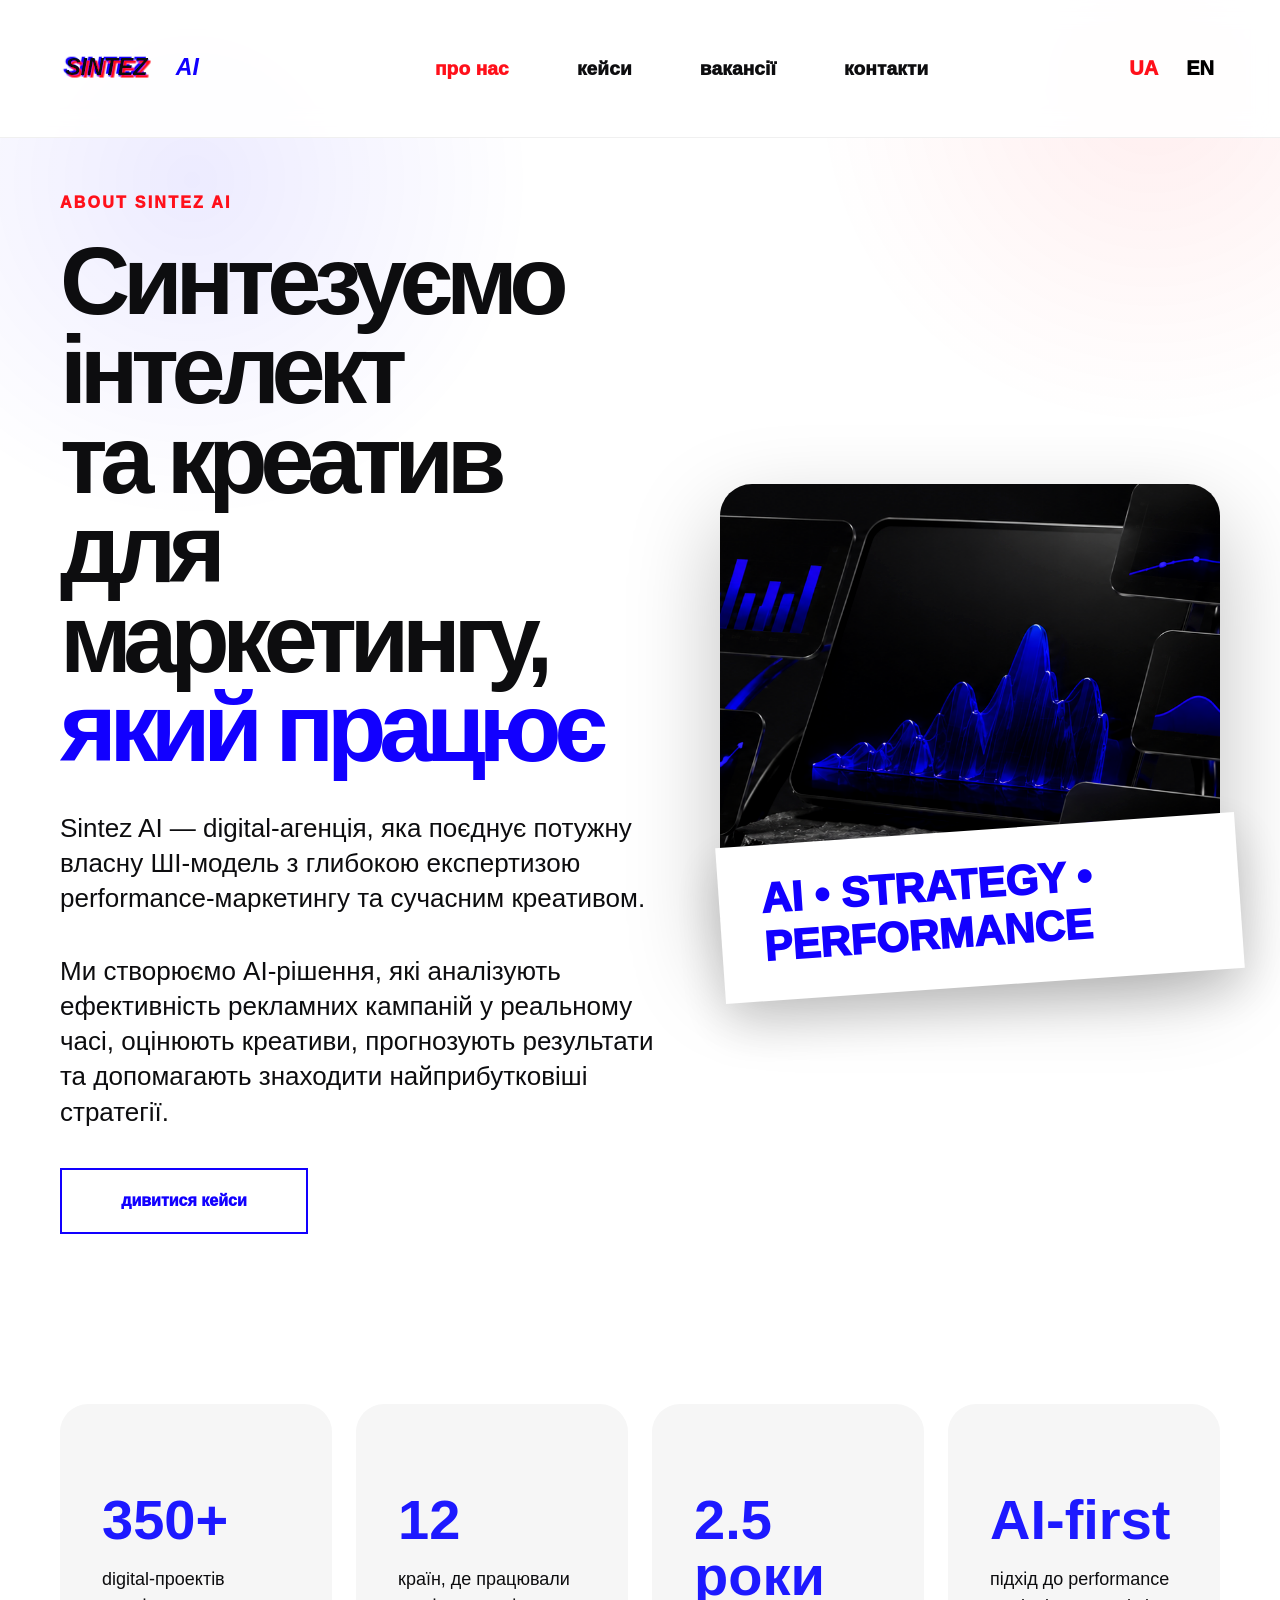
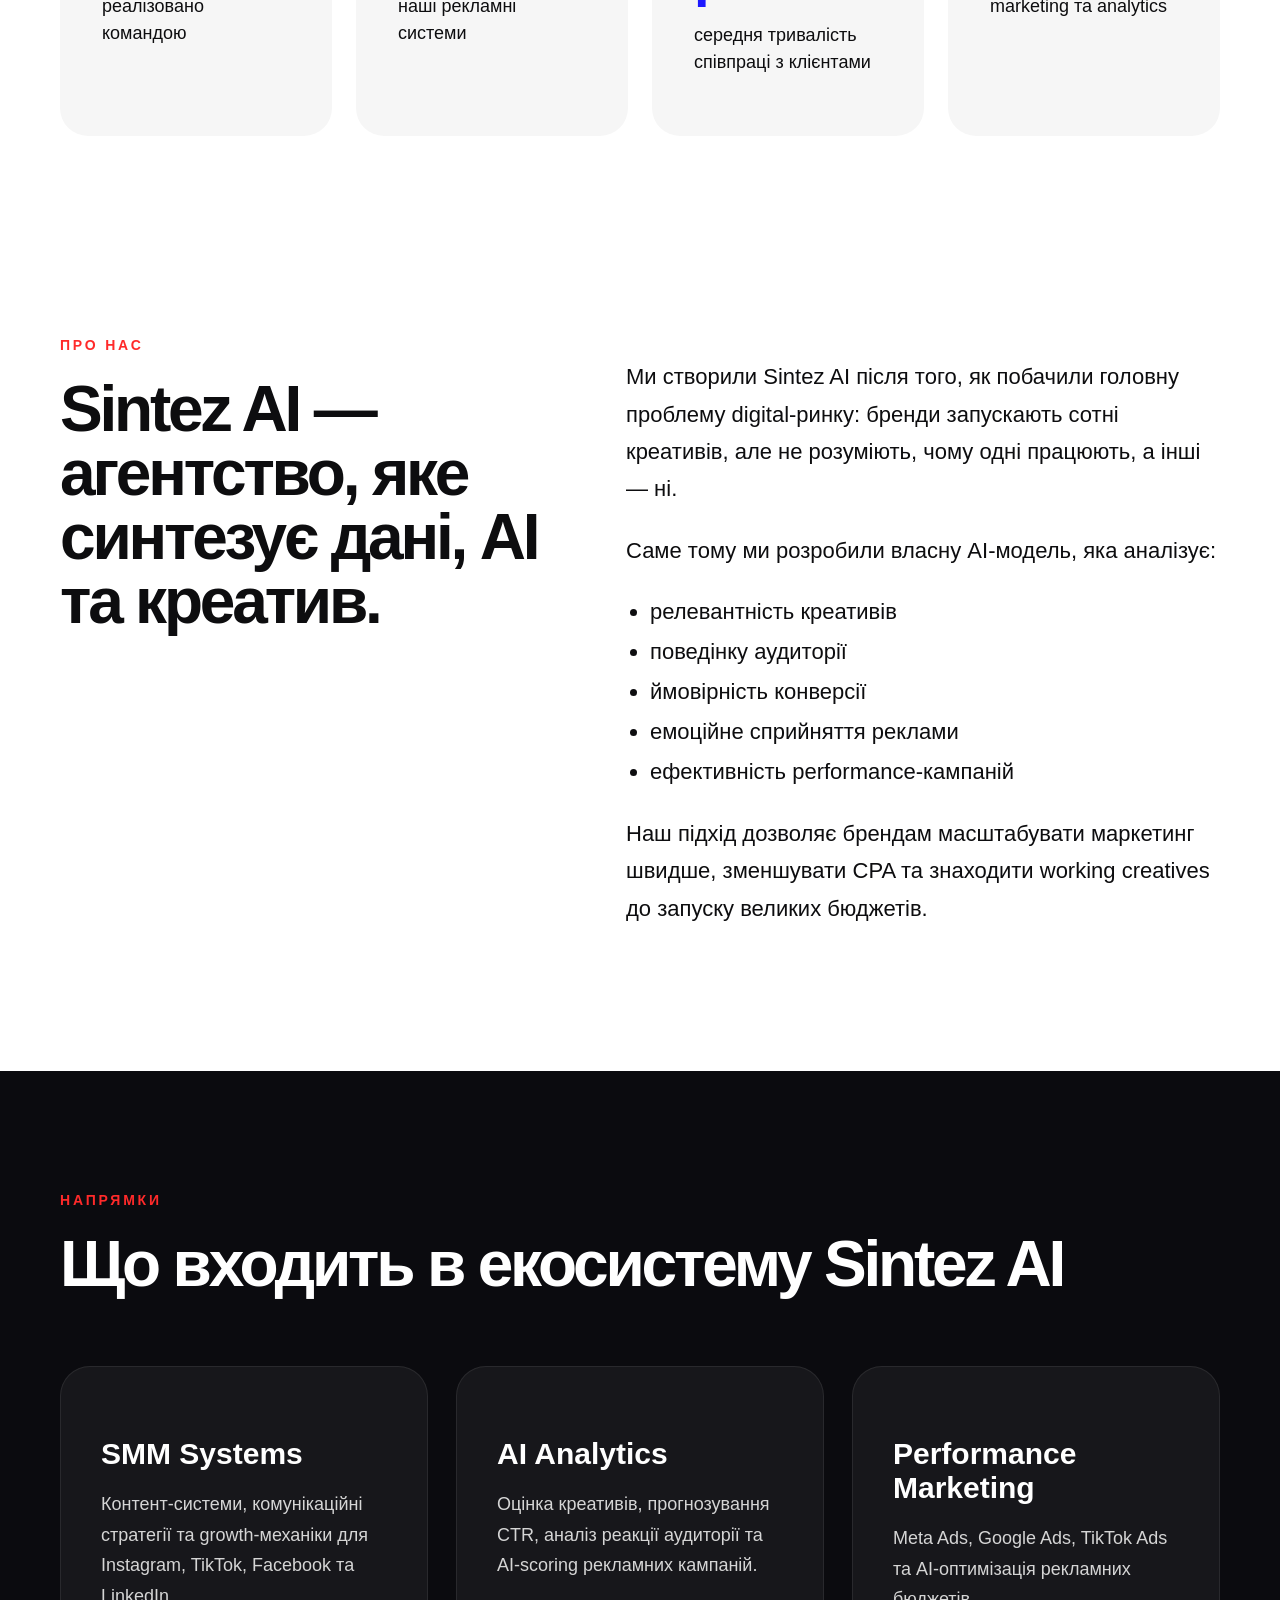
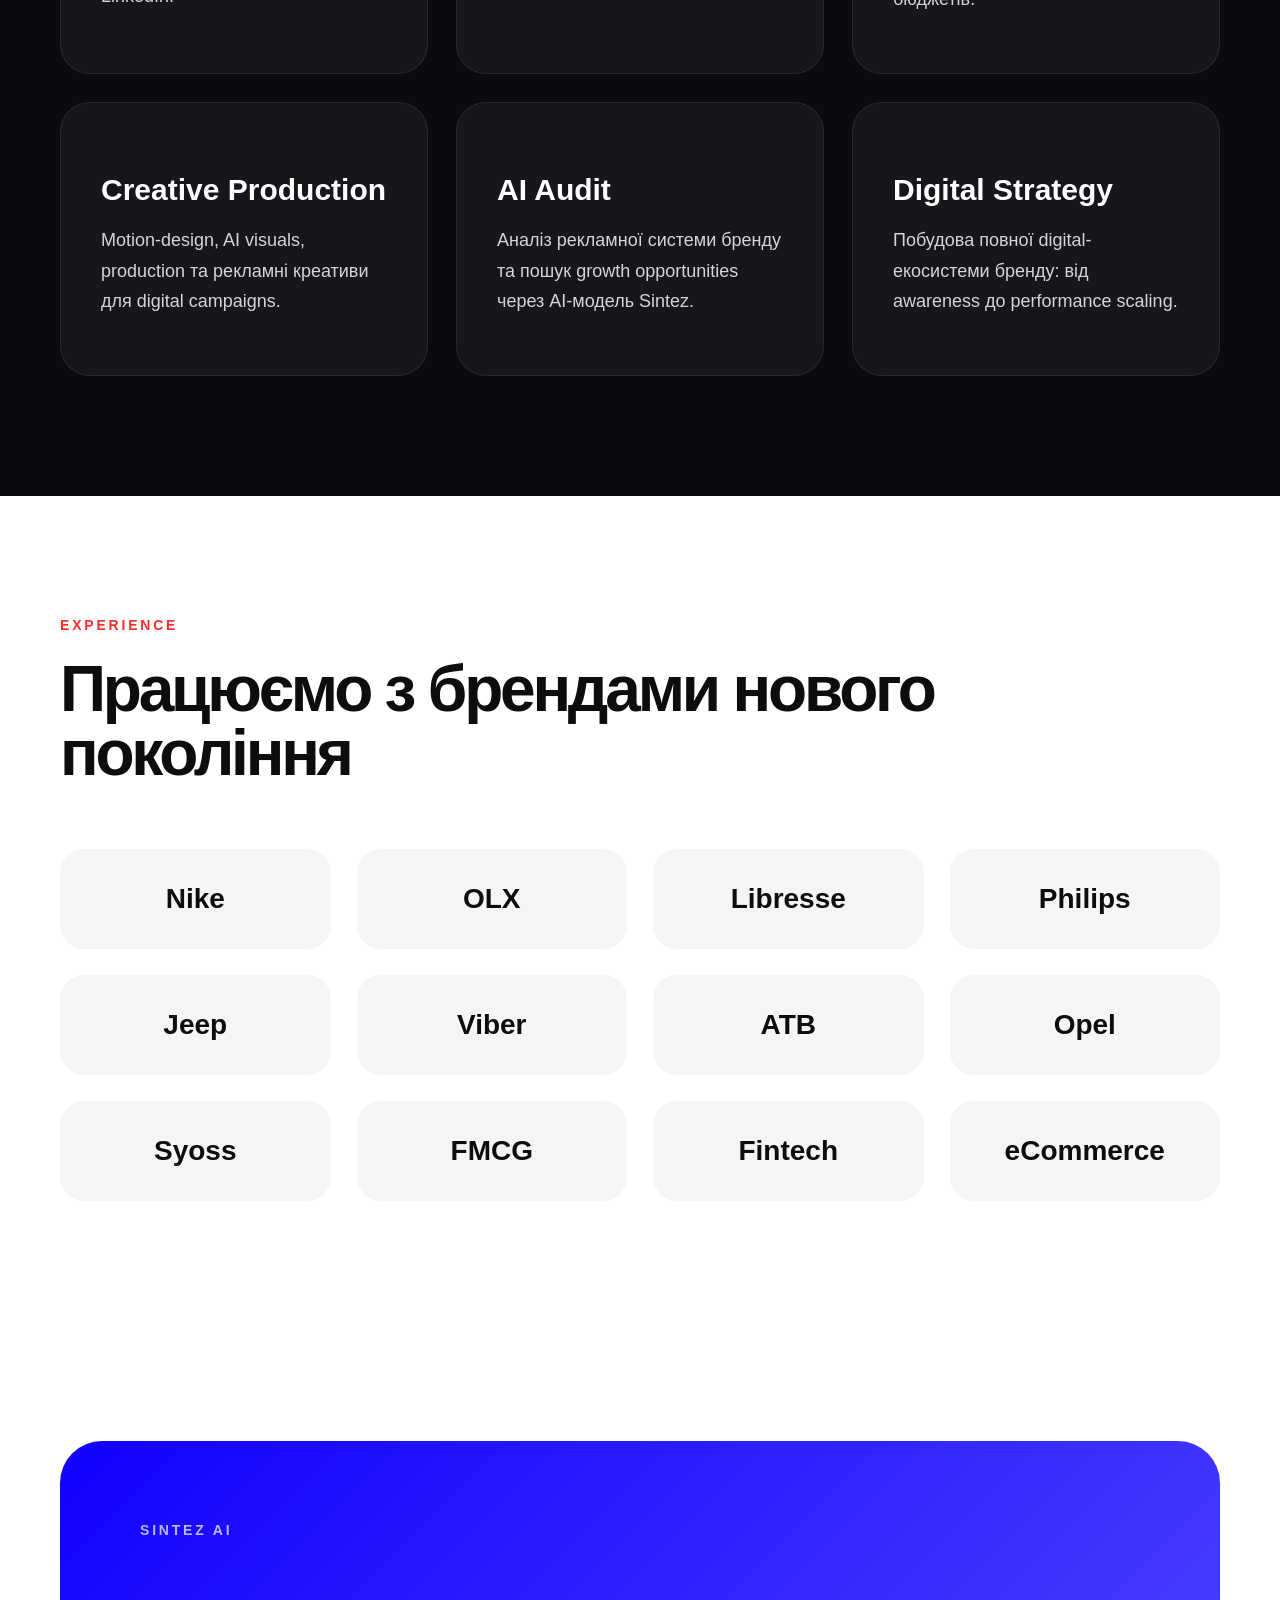
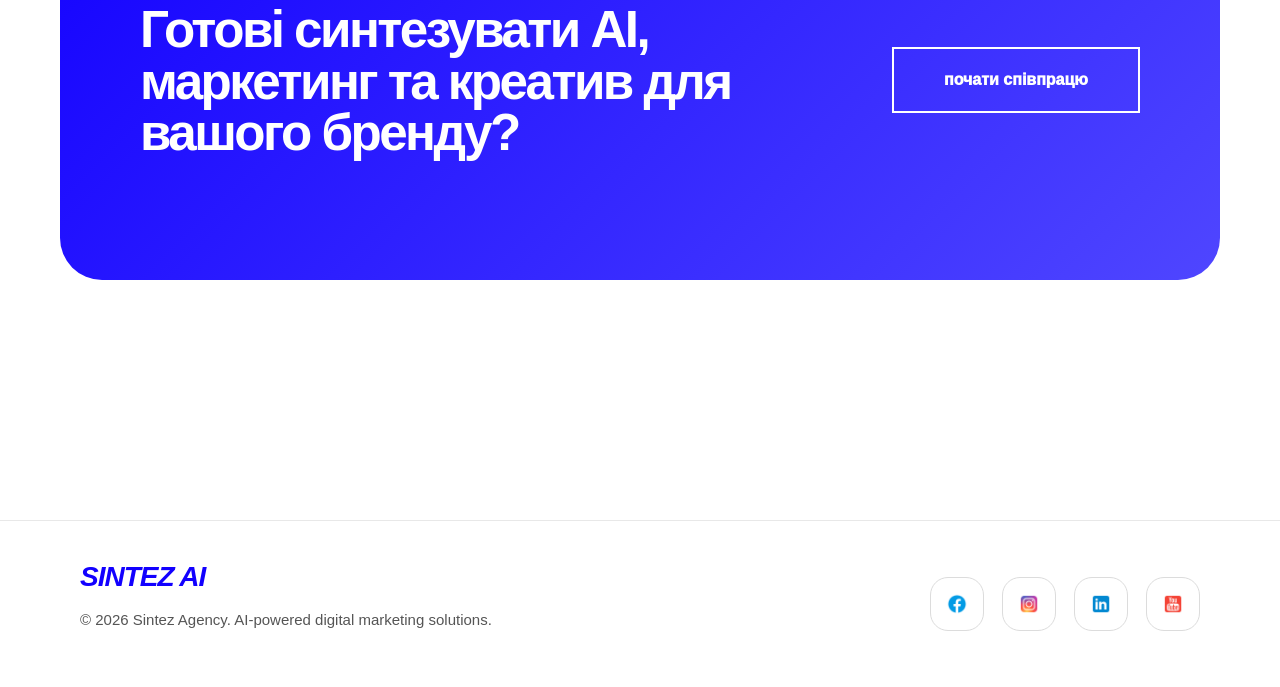
==== about/index.html @ 245cad8f "first commit" ====
<!doctype html>
<html lang="uk">
  <head>
    <meta charset="UTF-8" />
    <meta name="viewport" content="width=device-width, initial-scale=1.0" />
    <meta name="generator" content="WordPress 6.8.2" />

    <title>Про нас — Sintez AI</title>

    <meta
      name="description"
      content="Sintez AI — AI-driven digital agency. Performance marketing, AI-аналітика, SMM, creative systems та digital growth."
    />

    <link rel="canonical" href="https://sintez-ai.com/about/" />

    <link
      rel="stylesheet"
      href="/wp-content/themes/sintez-ai/assets/css/style.css"
    />

    <script defer src="/wp-includes/js/wp-polyfill.min.js"></script>
    <script defer src="/wp-content/themes/sintez-ai/assets/js/main.js"></script>
  </head>

  <body>
    <header class="site-header">
      <div class="wrap nav">
        <a href="/">
          <img
            class="logo"
            src="/wp-content/themes/sintez-ai/assets/img/logo.svg"
            alt="Sintez AI"
          />
        </a>

        <button class="burger">☰</button>

        <nav class="menu">
          <a class="active" href="/about/" data-i18n="about">про нас</a>
          <a href="/cases/" data-i18n="cases">кейси</a>
          <a href="/career/" data-i18n="career">вакансії</a>
          <a href="/contacts/" data-i18n="contacts">контакти</a>
        </nav>

        <div class="lang">
          <button data-lang="ua" class="active">UA</button>
          <button data-lang="en">EN</button>
        </div>
      </div>
    </header>

    <main>
      <!-- HERO -->

      <section class="hero wrap">
        <div>
          <div class="kicker">ABOUT SINTEZ AI</div>

          <h1>
            Синтезуємо інтелект<br />
            та креатив для маркетингу,<br />
            <span>який працює</span>
          </h1>

          <p class="lead">
            Sintez AI — digital-агенція, яка поєднує потужну власну ШІ-модель з
            глибокою експертизою performance-маркетингу та сучасним креативом.
          </p>

          <p class="lead">
            Ми створюємо AI-рішення, які аналізують ефективність рекламних
            кампаній у реальному часі, оцінюють креативи, прогнозують результати
            та допомагають знаходити найприбутковіші стратегії.
          </p>

          <a class="btn" href="/cases/">
            <span>дивитися кейси</span>
          </a>
        </div>

        <div class="hero-art">
          <img
            class="showreel"
            src="/wp-content/themes/sintez-ai/assets/img/showreel2.png"
            alt="About Sintez AI"
          />
          <div class="sticker">AI • STRATEGY • PERFORMANCE</div>
        </div>
      </section>

      <!-- STATS -->

      <section class="stats-section">
        <div class="wrap stats-grid">
          <div class="stat-card">
            <h2>350+</h2>
            <p>digital-проектів реалізовано командою</p>
          </div>

          <div class="stat-card">
            <h2>12</h2>
            <p>країн, де працювали наші рекламні системи</p>
          </div>

          <div class="stat-card">
            <h2>2.5 роки</h2>
            <p>середня тривалість співпраці з клієнтами</p>
          </div>

          <div class="stat-card">
            <h2>AI-first</h2>
            <p>підхід до performance marketing та analytics</p>
          </div>
        </div>
      </section>

      <!-- STORY -->

      <section class="story-section">
        <div class="wrap story-grid">
          <div>
            <span class="eyebrow">ПРО НАС</span>

            <h2 class="section-title">
              Sintez AI — агентство, яке синтезує дані, AI та креатив.
            </h2>
          </div>

          <div class="story-content">
            <p>
              Ми створили Sintez AI після того, як побачили головну проблему
              digital-ринку: бренди запускають сотні креативів, але не
              розуміють, чому одні працюють, а інші — ні.
            </p>

            <p>Саме тому ми розробили власну AI-модель, яка аналізує:</p>

            <ul class="feature-list">
              <li>релевантність креативів</li>
              <li>поведінку аудиторії</li>
              <li>ймовірність конверсії</li>
              <li>емоційне сприйняття реклами</li>
              <li>ефективність performance-кампаній</li>
            </ul>

            <p>
              Наш підхід дозволяє брендам масштабувати маркетинг швидше,
              зменшувати CPA та знаходити working creatives до запуску великих
              бюджетів.
            </p>
          </div>
        </div>
      </section>

      <!-- SERVICES -->

      <section class="services-section">
        <div class="wrap">
          <div class="section-top">
            <span class="eyebrow">НАПРЯМКИ</span>

            <h2 class="section-title">Що входить в екосистему Sintez AI</h2>
          </div>

          <div class="services-grid">
            <div class="service-card">
              <h3>SMM Systems</h3>

              <p>
                Контент-системи, комунікаційні стратегії та growth-механіки для
                Instagram, TikTok, Facebook та LinkedIn.
              </p>
            </div>

            <div class="service-card">
              <h3>AI Analytics</h3>

              <p>
                Оцінка креативів, прогнозування CTR, аналіз реакції аудиторії та
                AI-scoring рекламних кампаній.
              </p>
            </div>

            <div class="service-card">
              <h3>Performance Marketing</h3>

              <p>
                Meta Ads, Google Ads, TikTok Ads та AI-оптимізація рекламних
                бюджетів.
              </p>
            </div>

            <div class="service-card">
              <h3>Creative Production</h3>

              <p>
                Motion-design, AI visuals, production та рекламні креативи для
                digital campaigns.
              </p>
            </div>

            <div class="service-card">
              <h3>AI Audit</h3>

              <p>
                Аналіз рекламної системи бренду та пошук growth opportunities
                через AI-модель Sintez.
              </p>
            </div>

            <div class="service-card">
              <h3>Digital Strategy</h3>

              <p>
                Побудова повної digital-екосистеми бренду: від awareness до
                performance scaling.
              </p>
            </div>
          </div>
        </div>
      </section>

      <!-- BRANDS -->

      <section class="brands-section">
        <div class="wrap">
          <span class="eyebrow">EXPERIENCE</span>

          <h2 class="section-title">Працюємо з брендами нового покоління</h2>

          <div class="brands-grid">
            <span>Nike</span>
            <span>OLX</span>
            <span>Libresse</span>
            <span>Philips</span>
            <span>Jeep</span>
            <span>Viber</span>
            <span>ATB</span>
            <span>Opel</span>
            <span>Syoss</span>
            <span>FMCG</span>
            <span>Fintech</span>
            <span>eCommerce</span>
          </div>
        </div>
      </section>

      <!-- CTA -->

      <section class="about-cta">
        <div class="wrap cta-box">
          <div>
            <span class="eyebrow white-text">SINTEZ AI</span>

            <h2>
              Готові синтезувати AI, маркетинг та креатив для вашого бренду?
            </h2>
          </div>

          <a href="/contacts/?cooperation" class="btn white">
            <span>почати співпрацю</span>
          </a>
        </div>
      </section>
    </main>

    <footer class="footer">
      <div class="footer-left">
        <div class="footer-logo">SINTEZ AI</div>
        <p class="footer-copy">
          © 2026 Sintez Agency. AI-powered digital marketing solutions.
        </p>
      </div>

      <div class="footer-right">
        <a href="https://facebook.com/" target="_blank" class="social-link">
          <img
            src="/wp-content/themes/sintez-ai/assets/img/icons/facebook.png"
            alt="Facebook"
          />
        </a>

        <a href="https://instagram.com/" target="_blank" class="social-link">
          <img
            src="/wp-content/themes/sintez-ai/assets/img/icons/instagram.png"
            alt="Instagram"
          />
        </a>

        <a href="https://linkedin.com/" target="_blank" class="social-link">
          <img
            src="/wp-content/themes/sintez-ai/assets/img/icons/linkedin.png"
            alt="LinkedIn"
          />
        </a>

        <a href="https://youtube.com/" target="_blank" class="social-link">
          <img
            src="/wp-content/themes/sintez-ai/assets/img/icons/youtube.png"
            alt="YouTube"
          />
        </a>
      </div>
    </footer>
  </body>
</html>
---- wp-content/themes/sintez-ai/assets/css/style.css ----
:root {
  --blue: #1200ff;
  --red: #ff101a;
  --black: #0d0d0f;
  --soft: #f3f3f0;
  --muted: #6f6f76;
  --line: #151515;
  --max: 1440px;
}
* {
  box-sizing: border-box;
}
html {
  scroll-behavior: smooth;
}
body {
  margin: 0;
  font-family: Arial, Helvetica, sans-serif;
  color: var(--black);
  background: #fff;
  font-weight: 500;
}
body:before {
  content: "";
  position: fixed;
  inset: 0;
  pointer-events: none;
  background:
    radial-gradient(circle at 15% 20%, rgba(18, 0, 255, 0.08), transparent 26%),
    radial-gradient(circle at 90% 10%, rgba(255, 16, 26, 0.07), transparent 24%);
  z-index: -1;
}
a {
  text-decoration: none;
  color: inherit;
}
img {
  display: block;
  max-width: 100%;
}
.wrap {
  width: min(var(--max), calc(100% - 120px));
  margin: auto;
}
.site-header {
  height: 138px;
  background: rgba(255, 255, 255, 0.92);
  backdrop-filter: blur(12px);
  position: sticky;
  top: 0;
  z-index: 50;
  border-bottom: 1px solid rgba(0, 0, 0, 0.06);
}
.nav {
  height: 100%;
  display: flex;
  align-items: center;
  justify-content: space-between;
  gap: 46px;
}
.logo {
  width: 180px;
}
.menu {
  display: flex;
  gap: 68px;
  font-size: 19px;
  font-weight: 950;
  letter-spacing: 0.01em;
}
.menu a,
.lang button {
  transition: 0.25s;
}
.menu a:hover,
.menu a.active,
.lang button.active {
  color: var(--red);
}
.lang {
  display: flex;
  gap: 16px;
}
.lang button {
  border: 0;
  background: transparent;
  font-size: 20px;
  font-weight: 950;
  cursor: pointer;
}
.burger {
  display: none;
  background: transparent;
  border: 0;
  font-size: 32px;
  font-weight: 900;
}
.hero {
  min-height: calc(100vh - 138px);
  display: grid;
  grid-template-columns: 1.1fr 0.9fr;
  align-items: center;
  gap: 48px;
  padding: 56px 0 90px;
}
.kicker {
  color: var(--red);
  font-weight: 950;
  letter-spacing: 0.14em;
  text-transform: uppercase;
  margin-bottom: 24px;
}
.hero h1,
.page-title {
  font-size: clamp(40px, 7.6vw, 105px);
  line-height: 0.92;
  letter-spacing: -0.075em;
  margin: 0;
  font-weight: 900;
}
.hero h1 span {
  color: var(--blue);
}
.lead {
  font-size: 26px;
  line-height: 1.35;
  max-width: 790px;
  margin: 38px 0 0;
}
.btn {
  min-width: 248px;
  height: 66px;
  display: inline-flex;
  align-items: center;
  justify-content: center;
  border: 2px solid var(--blue);
  color: var(--blue);
  font-weight: 950;
  margin-top: 38px;
  position: relative;
  overflow: hidden;
  transition: 0.32s;
  background: #fff;
}
.btn:before {
  content: "";
  position: absolute;
  inset: 0;
  background: var(--blue);
  transform: translateX(-101%);
  transition: 0.32s;
  z-index: 0;
}
.btn span {
  position: relative;
  z-index: 1;
}
.btn:hover {
  color: #fff;
}
.btn:hover:before {
  transform: translateX(0);
}
.btn.white {
  border-color: #fff;
  color: #fff;
  background: transparent;
}
.btn.white:before {
  background: #fff;
}
.btn.white:hover {
  color: var(--blue);
}
.hero-art {
  position: relative;
}
.showreel {
  height: 460px;
  width: 100%;
  object-fit: cover;
  filter: contrast(1.05);
  box-shadow: 0 35px 90px rgba(0, 0, 0, 0.25);
  border-radius: 32px;
}
.sticker {
  position: absolute;
  right: -20px;
  bottom: -42px;
  background: #fff;
  color: var(--blue);
  font-weight: 950;
  font-size: 42px;
  padding: 30px 42px;
  transform: rotate(-4deg);
  box-shadow: 0 20px 50px rgba(0, 0, 0, 0.18);
}
.stats {
  border-top: 1px solid #111;
  border-bottom: 1px solid #111;
  display: grid;
  grid-template-columns: repeat(4, 1fr);
  gap: 30px;
  padding: 50px 0;
}
.stat b {
  display: block;
  color: var(--red);
  font-size: 56px;
  line-height: 1;
  font-weight: 950;
}
.stat span {
  font-size: 18px;
}
.section {
  padding: 115px 0;
}
.section-title {
  font-size: clamp(48px, 5vw, 86px);
  line-height: 1;
  letter-spacing: -0.06em;
  margin: 0 0 64px;
  font-weight: 950;
}

/* ABOUT PAGE */

.about-hero {
  padding: 120px 0 100px;
  background: linear-gradient(to right, #f3f3f6, #f7f0f1);
}

.about-grid {
  display: grid;
  grid-template-columns: 1.1fr 0.9fr;
  gap: 80px;
  align-items: center;
}

.eyebrow {
  display: inline-block;
  margin-bottom: 24px;

  font-size: 14px;
  font-weight: 800;
  letter-spacing: 0.2em;
  text-transform: uppercase;

  color: #ff2a2a;
}

.about-content h1 {
  font-size: clamp(40px, 7.6vw, 105px);
  line-height: 0.92;
  letter-spacing: -0.06em;
  font-weight: 900;

  margin-bottom: 32px;
}

.about-content h1 span {
  color: #1d19ff;
}

.about-text {
  max-width: 720px;

  font-size: 24px;
  line-height: 1.6;
  color: #222;

  margin-bottom: 24px;
}

.hero-actions {
  display: flex;
  gap: 18px;
  margin-top: 50px;
}

.about-visual {
  position: relative;
}

.about-visual img {
  width: 100%;
  border-radius: 34px;
  display: block;

  box-shadow: 0 30px 80px rgba(0, 0, 0, 0.14);
}

.floating-card {
  position: absolute;
  bottom: -20px;
  right: -20px;

  background: white;
  border-radius: 22px;

  padding: 18px 26px;

  font-weight: 800;
  font-size: 15px;
  color: #1d19ff;

  box-shadow: 0 20px 60px rgba(0, 0, 0, 0.14);
}

/* STATS */

.stats-section {
  padding: 80px 0;
  background: #fff;
}

.stats-grid {
  display: grid;
  grid-template-columns: repeat(4, 1fr);
  gap: 24px;
}

.stat-card {
  padding: 42px;
  border-radius: 28px;

  background: #f6f6f6;
}

.stat-card h2 {
  font-size: 56px;
  line-height: 1;
  margin-bottom: 18px;

  color: #1d19ff;
}

.stat-card p {
  font-size: 18px;
  line-height: 1.5;
}

/* STORY */

.story-section {
  padding: 120px 0;
}

.story-grid {
  display: grid;
  grid-template-columns: 0.9fr 1.1fr;
  gap: 80px;
}

.section-title {
  font-size: clamp(48px, 5vw, 82px);
  line-height: 1;
  letter-spacing: -0.05em;
  font-weight: 900;
}

.story-content p {
  font-size: 22px;
  line-height: 1.7;
  margin-bottom: 24px;
}

.feature-list {
  margin: 30px 0;
  padding-left: 24px;
}

.feature-list li {
  font-size: 22px;
  margin-bottom: 14px;
}

/* SERVICES */

.services-section {
  padding: 120px 0;
  background: #0b0b0f;
  color: white;
}

.section-top {
  margin-bottom: 70px;
}

.services-grid {
  display: grid;
  grid-template-columns: repeat(3, 1fr);
  gap: 28px;
}

.service-card {
  background: rgba(255, 255, 255, 0.05);

  border: 1px solid rgba(255, 255, 255, 0.08);

  border-radius: 30px;

  padding: 40px;
}

.service-card h3 {
  font-size: 30px;
  margin-bottom: 18px;
}

.service-card p {
  font-size: 18px;
  line-height: 1.7;
  color: #d5d5d5;
}

/* BRANDS */

.brands-section {
  padding: 120px 0;
}

.brands-grid {
  margin-top: 60px;

  display: grid;
  grid-template-columns: repeat(4, 1fr);
  gap: 26px;
}

.brands-grid span {
  padding: 34px;

  border-radius: 24px;

  background: #f5f5f5;

  font-size: 28px;
  font-weight: 800;

  text-align: center;
}

/* CTA */

.about-cta {
  padding: 120px 0;
}

.cta-box {
  background: linear-gradient(135deg, #1200ff, #4f46ff);

  border-radius: 42px;

  padding: 80px;

  display: flex;
  justify-content: space-between;
  align-items: center;
  gap: 40px;
}

.cta-box h2 {
  font-size: clamp(42px, 4vw, 70px);
  line-height: 1;
  letter-spacing: -0.05em;

  color: white;

  max-width: 920px;
}

.white-text {
  color: rgba(255, 255, 255, 0.7);
}

.about-grid {
  display: grid;
  grid-template-columns: 1.1fr 0.9fr;
  gap: 80px;
  align-items: start;
}
.about-grid p,
.story p {
  font-size: 22px;
  line-height: 1.52;
}
.ai-list {
  display: grid;
  gap: 34px;
}
.bullet {
  display: grid;
  grid-template-columns: 10px 1fr;
  gap: 32px;
  align-items: start;
}
.bullet:before {
  content: "";
  width: 8px;
  height: 8px;
  background: var(--red);
  margin-top: 14px;
}
.bullet h3 {
  font-size: 32px;
  margin: 0 0 12px;
  font-weight: 950;
}
.bullet p {
  font-size: 19px;
  line-height: 1.45;
  margin: 0;
  color: #333;
}
.full-collage {
  height: 420px;
  background: url("/wp-content/themes/sintez-ai/assets/img/hero-collage.svg")
    center/cover;
  margin: 20px 0 0;
}
.why-grid {
  display: grid;
  grid-template-columns: repeat(2, 1fr);
  gap: 0 110px;
  max-width: 960px;
  margin: auto;
}
.why-item {
  border-bottom: 1px solid #111;
  padding: 34px 0;
}
.why-item small {
  color: #999;
}
.why-item b {
  display: block;
  font-size: 24px;
  line-height: 1.25;
}
.services-split {
  display: grid;
  grid-template-columns: 430px 1fr;
  min-height: 820px;
}
.services-menu {
  background: var(--blue);
  padding: 130px 90px;
  position: sticky;
  top: 138px;
  height: calc(100vh - 138px);
  color: #fff;
}
.services-menu a {
  display: block;
  font-size: 31px;
  line-height: 1.1;
  font-weight: 950;
  margin: 0 0 28px;
  transition: 0.24s;
}
.services-menu a.active,
.services-menu a:hover {
  color: var(--red);
  transform: translateX(10px);
}
.services-content {
  padding: 145px 11vw;
  position: relative;
}
.services-content:after {
  content: "";
  position: absolute;
  right: 60px;
  top: 120px;
  width: 2px;
  height: 520px;
  background: #111;
  box-shadow: 0 0 0 6px #fff;
}
.service-panel {
  display: none;
  max-width: 780px;
}
.service-panel.active {
  display: block;
  animation: fade 0.4s ease;
}
.service-panel p {
  font-size: 27px;
  line-height: 1.42;
}
.process {
  max-width: 980px;
  position: relative;
}
.process:after {
  content: "SINTEZ";
  position: absolute;
  right: -160px;
  top: 120px;
  color: rgba(18, 0, 255, 0.08);
  font-size: 150px;
  font-weight: 950;
  transform: rotate(-8deg);
}
.blue-band {
  background: linear-gradient(135deg, #1200ff, #1900ff 55%, #3a00ff);
  color: #fff;
  padding: 115px 0;
  position: relative;
  overflow: hidden;
}
.blue-band:before {
  content: "";
  position: absolute;
  inset: 0;
  background: url("/wp-content/themes/sintez-ai/assets/img/showreel-2025-2026.png")
    center/cover;
  opacity: 0.12;
  mix-blend-mode: screen;
}
.blue-band .wrap {
  position: relative;
  z-index: 2;
}
.blue-band h2 {
  font-size: clamp(48px, 5.6vw, 90px);
  line-height: 1.08;
  letter-spacing: -0.05em;
  max-width: 1050px;
  margin: 0 0 36px;
  font-weight: 950;
}
.cases-grid {
  display: grid;
  grid-template-columns: repeat(3, 1fr);
}
.case-card {
  height: 355px;
  background: var(--blue);
  position: relative;
  display: flex;
  align-items: center;
  justify-content: center;
  text-align: center;
  color: #fff;
  overflow: hidden;
  transition: 0.38s;
}
.case-card img {
  position: absolute;
  inset: 0;
  width: 100%;
  height: 100%;
  object-fit: cover;
  filter: grayscale(1);
  opacity: 0.35;
  transition: 0.55s;
}
.case-card:after {
  content: "";
  position: absolute;
  inset: 0;
  background: rgba(18, 0, 255, 0.72);
  transition: 0.32s;
}
.case-card:hover {
  transform: translateY(-10px);
  box-shadow: 0 34px 75px rgba(0, 0, 0, 0.28);
}
.case-card:hover:after {
  background: rgba(255, 16, 26, 0.76);
}
.case-card:hover img {
  transform: scale(1.12);
  opacity: 0.58;
}
.case-card div {
  position: relative;
  z-index: 2;
  padding: 34px;
}
.case-card h3 {
  font-size: 32px;
  line-height: 1.1;
  margin: 0 0 18px;
  font-weight: 950;
}
.case-card p {
  font-size: 20px;
  margin: 0;
}
.news-grid {
  display: grid;
  grid-template-columns: repeat(4, 1fr);
  gap: 42px;
}
.post img {
  height: 210px;
  width: 100%;
  object-fit: cover;
  background: var(--blue);
}
.post time {
  display: block;
  color: #888;
  margin: 18px 0 10px;
}
.post h3 {
  font-size: 20px;
  line-height: 1.25;
  margin: 0;
  font-weight: 950;
}
.career-hero {
  display: grid;
  grid-template-columns: 1fr 1fr;
  gap: 90px;
  align-items: end;
  min-height: 720px;
}
.career-hero h1 {
  font-size: clamp(58px, 6vw, 96px);
  line-height: 1;
  letter-spacing: -0.06em;
}
.career-hero p {
  font-size: 33px;
  font-weight: 950;
  line-height: 1.25;
}
.career-hero img {
  height: 540px;
  width: 100%;
  object-fit: cover;
}
.benefits {
  display: grid;
  grid-template-columns: 1fr 1fr;
  gap: 80px 95px;
}
.benefit {
  border-bottom: 1px solid #111;
  padding-bottom: 50px;
}
.benefit h3 {
  font-size: 34px;
  margin: 0 0 18px;
}
.benefit p {
  font-size: 22px;
  color: #777;
}
.vacancy {
  border-top: 1px solid #111;
  padding: 44px 0;
  display: grid;
  grid-template-columns: 1fr auto;
  align-items: center;
}
.vacancy h3 {
  font-size: 34px;
  margin: 0 0 18px;
}
.vacancy span {
  font-size: 20px;
}
.arrow {
  font-size: 58px;
  transition: 0.25s;
}
.vacancy:hover .arrow {
  transform: translate(8px, -8px);
  color: var(--blue);
}
.contacts {
  min-height: 780px;
  background: url("/wp-content/themes/sintez-ai/assets/img/map.svg")
    center/cover;
  padding-top: 170px;
}
.contact-tabs {
  display: flex;
}
.contact-tabs a {
  background: #111;
  color: #fff;
  font-weight: 950;
  padding: 24px 70px;
}
.contact-tabs a.active {
  background: var(--red);
}
.contact-box,
.form-box {
  width: min(650px, 94%);
  padding: 62px;
  background: #111;
  color: #fff;
}
.form-box {
  background: var(--red);
}
.contact-box h1,
.form-box h1 {
  font-size: 58px;
  margin: 0 0 42px;
  letter-spacing: -0.05em;
}
.contact-box p {
  font-size: 25px;
  font-weight: 950;
  line-height: 1.45;
}
.socials {
  display: flex;
  gap: 35px;
  margin-top: 70px;
  color: var(--blue);
  font-size: 32px;
  font-weight: 950;
}
.field {
  display: grid;
  grid-template-columns: 120px 1fr;
  gap: 20px;
  align-items: center;
  margin: 18px 0;
}
.field input,
.field textarea {
  border: 0;
  padding: 17px;
  font-size: 16px;
}
.field textarea {
  height: 145px;
}

.footer {
  margin-top: 120px;
  padding: 40px 80px;
  background: #ffffff;
  border-top: 1px solid #e8e8e8;

  display: flex;
  align-items: center;
  justify-content: space-between;
  gap: 40px;

  flex-wrap: wrap;
}

.footer-logo {
  font-size: 28px;
  font-weight: 900;
  font-style: italic;
  color: #1200ff;
  margin-bottom: 12px;
  letter-spacing: -1px;
}

.footer-copy {
  font-size: 15px;
  color: #555;
  line-height: 1.6;
  max-width: 420px;
}

.footer-right {
  display: flex;
  align-items: center;
  gap: 18px;
}

.social-link {
  width: 54px;
  height: 54px;

  display: flex;
  align-items: center;
  justify-content: center;

  border: 1px solid #dcdcdc;
  border-radius: 18px;

  background: #fff;

  transition: all 0.25s ease;
}

.social-link:hover {
  transform: translateY(-4px);
  border-color: #1200ff;
  box-shadow: 0 12px 30px rgba(18, 0, 255, 0.12);
}

.social-link img {
  width: 22px;
  height: 22px;
  object-fit: contain;
}

@media (max-width: 768px) {
  .footer {
    padding: 32px 24px;
    flex-direction: column;
    align-items: flex-start;
  }

  .footer-right {
    margin-top: 10px;
  }
}
.reveal {
  opacity: 0;
  transform: translateY(34px);
  transition: 0.7s;
}
.reveal.is-visible {
  opacity: 1;
  transform: none;
}
.page-hero {
  padding: 92px 0 70px;
}
.page-hero.center {
  text-align: center;
}
.story {
  max-width: 850px;
  margin: auto;
}
.brand-cloud {
  display: flex;
  gap: 34px 48px;
  flex-wrap: wrap;
  font-size: 31px;
  font-weight: 950;
  line-height: 1.45;
  margin: 46px 0;
}
.admin-login {
  background: #f0f0f1;
  min-height: 100vh;
  display: grid;
  place-items: center;
  font-family: Arial;
}
.login-card {
  width: 360px;
  background: white;
  padding: 28px;
  box-shadow: 0 2px 14px #0002;
}
.login-card img {
  width: 150px;
  margin: auto;
}
.login-card input {
  width: 100%;
  padding: 13px;
  margin: 8px 0;
  border: 1px solid #8c8f94;
}
.login-card button {
  background: #2271b1;
  color: white;
  border: 0;
  padding: 10px 18px;
}
.wp-note {
  color: #646970;
  font-size: 13px;
}
@keyframes fade {
  from {
    opacity: 0;
    transform: translateY(15px);
  }
  to {
    opacity: 1;
    transform: none;
  }
}
@media (max-width: 980px) {
  .wrap {
    width: min(100% - 34px, var(--max));
  }
  .site-header {
    height: auto;
    padding: 20px 0;
  }
  .burger {
    display: block;
  }
  .menu {
    display: none;
    position: absolute;
    top: 86px;
    left: 0;
    right: 0;
    background: #fff;
    flex-direction: column;
    padding: 28px;
    gap: 20px;
  }
  .menu.open {
    display: flex;
  }
  .lang {
    display: none;
  }
  .hero,
  .about-grid,
  .services-split,
  .career-hero {
    grid-template-columns: 1fr;
  }
  .stats,
  .why-grid,
  .benefits,
  .news-grid {
    grid-template-columns: 1fr;
  }
  .cases-grid {
    grid-template-columns: 1fr;
  }
  .services-menu {
    position: relative;
    top: 0;
    height: auto;
    padding: 60px 42px;
  }
  .services-content {
    padding: 70px 28px;
  }
  .hero h1,
  .page-title {
    font-size: 58px;
  }
  .showreel {
    height: 280px;
  }
  .footer {
    display: grid;
    gap: 18px;
  }
  .field {
    grid-template-columns: 1fr;
  }
}

.career-hero {
  padding: 130px 0 100px;
  background: linear-gradient(to right, #f4f4f6, #f8f3f3);
}

.career-grid {
  display: grid;
  grid-template-columns: 1fr 580px;
  gap: 90px;
  align-items: center;
}

.career-eyebrow {
  font-size: 14px;
  font-weight: 900;
  letter-spacing: 0.22em;
  color: #ff2a2a;
  margin-bottom: 24px;
  text-transform: uppercase;
}

.career-title {
  font-size: clamp(60px, 7vw, 118px);
  line-height: 0.9;
  letter-spacing: -0.07em;
  font-weight: 900;
  margin: 0 0 34px;
}

.career-title span {
  color: #1200ff;
}

.career-desc {
  max-width: 760px;
  font-size: 26px;
  line-height: 1.6;
  color: #2a2a2a;
  margin-bottom: 42px;
}

.career-preview {
  position: relative;
}

.career-preview img {
  width: 100%;
  border-radius: 38px;
  display: block;
  box-shadow: 0 35px 80px rgba(0, 0, 0, 0.18);
}

.career-badge {
  position: absolute;
  right: -20px;
  bottom: -24px;
  background: white;
  color: #1200ff;
  padding: 18px 30px;
  border-radius: 20px;
  font-weight: 800;
  font-size: 18px;
  box-shadow: 0 18px 50px rgba(0, 0, 0, 0.12);
}

.benefits-modern {
  padding: 120px 0;
}

.benefits-grid {
  display: grid;
  grid-template-columns: repeat(4, 1fr);
  gap: 26px;
  margin-top: 70px;
}

.benefit-card {
  background: white;
  border-radius: 34px;
  padding: 42px;
  border: 1px solid #ececec;
  transition: 0.35s;
}

.benefit-card:hover {
  transform: translateY(-8px);
  background: #1200ff;
  color: white;
}

.benefit-card:hover p {
  color: rgba(255, 255, 255, 0.84);
}

.benefit-icon {
  width: 68px;
  height: 68px;
  border-radius: 20px;
  background: rgba(18, 0, 255, 0.08);
  display: flex;
  align-items: center;
  justify-content: center;
  margin-bottom: 30px;
  font-size: 28px;
}

.benefit-card h3 {
  font-size: 30px;
  margin-bottom: 18px;
  line-height: 1;
}

.benefit-card p {
  font-size: 18px;
  line-height: 1.7;
  color: #555;
}

.vacancies-modern {
  padding: 40px 0 120px;
}

.vacancies-header {
  display: flex;
  justify-content: space-between;
  align-items: center;
  margin-bottom: 60px;
  gap: 30px;
}

.vacancies-header p {
  max-width: 720px;
  font-size: 22px;
  line-height: 1.7;
  color: #555;
}

.vacancy-list {
  display: flex;
  flex-direction: column;
  gap: 24px;
}

.vacancy-card {
  position: relative;
  display: flex;
  justify-content: space-between;
  align-items: center;
  gap: 40px;
  padding: 42px;
  background: white;
  border-radius: 34px;
  border: 1px solid #ececec;
  transition: 0.35s;
  overflow: hidden;
}

.vacancy-card::before {
  content: "";
  position: absolute;
  inset: 0;
  background: linear-gradient(
    135deg,
    rgba(18, 0, 255, 0.05),
    rgba(255, 34, 34, 0.04)
  );
  opacity: 0;
  transition: 0.35s;
}

.vacancy-card:hover {
  transform: translateY(-6px);
  border-color: #1200ff;
  box-shadow: 0 25px 60px rgba(18, 0, 255, 0.08);
}

.vacancy-card:hover::before {
  opacity: 1;
}

.vacancy-left {
  position: relative;
  z-index: 2;
}

.vacancy-tag {
  display: inline-flex;
  gap: 10px;
  align-items: center;
  margin-bottom: 18px;
  padding: 10px 16px;
  border-radius: 999px;
  background: rgba(18, 0, 255, 0.08);
  color: #1200ff;
  font-weight: 800;
  font-size: 14px;
}

.vacancy-card h3 {
  font-size: 42px;
  margin: 0 0 16px;
  line-height: 1;
}

.vacancy-card p {
  font-size: 19px;
  line-height: 1.7;
  color: #555;
  max-width: 760px;
}

.vacancy-meta {
  display: flex;
  flex-wrap: wrap;
  gap: 14px;
  margin-top: 24px;
}

.vacancy-meta span {
  padding: 12px 18px;
  border-radius: 999px;
  background: #f4f4f4;
  font-size: 14px;
  font-weight: 700;
}

.vacancy-arrow {
  width: 92px;
  height: 92px;
  border-radius: 999px;
  background: #1200ff;
  color: white;
  display: flex;
  align-items: center;
  justify-content: center;
  font-size: 34px;
  transition: 0.3s;
  position: relative;
  z-index: 2;
}

.vacancy-card:hover .vacancy-arrow {
  transform: rotate(45deg);
}

.career-band {
  background: #0b0b10;
  color: white;
  padding: 120px 0;
  margin-top: 30px;
}

.career-band-grid {
  display: grid;
  grid-template-columns: repeat(3, 1fr);
  gap: 28px;
  margin-top: 60px;
}

.career-stat {
  background: rgba(255, 255, 255, 0.04);
  border: 1px solid rgba(255, 255, 255, 0.08);
  border-radius: 30px;
  padding: 42px;
}

.career-stat h2 {
  font-size: 64px;
  color: #1200ff;
  margin: 0 0 16px;
}

.career-stat p {
  color: #d4d4d4;
  line-height: 1.7;
  font-size: 18px;
}

@media (max-width: 1100px) {
  .career-grid,
  .benefits-grid,
  .career-band-grid {
    grid-template-columns: 1fr;
  }

  .vacancies-header {
    flex-direction: column;
    align-items: flex-start;
  }

  .vacancy-card {
    flex-direction: column;
    align-items: flex-start;
  }

  .vacancy-arrow {
    width: 72px;
    height: 72px;
  }

  .career-title {
    font-size: 64px;
  }
}
/* CONTACT PAGE FIX */

.sintez-contact-page {
  isolation: isolate;
}

.sintez-contact-page button,
.sintez-contact-page input,
.sintez-contact-page textarea {
  font-family: inherit;
}

.sintez-contact-page img {
  max-width: 100%;
  display: block;
}
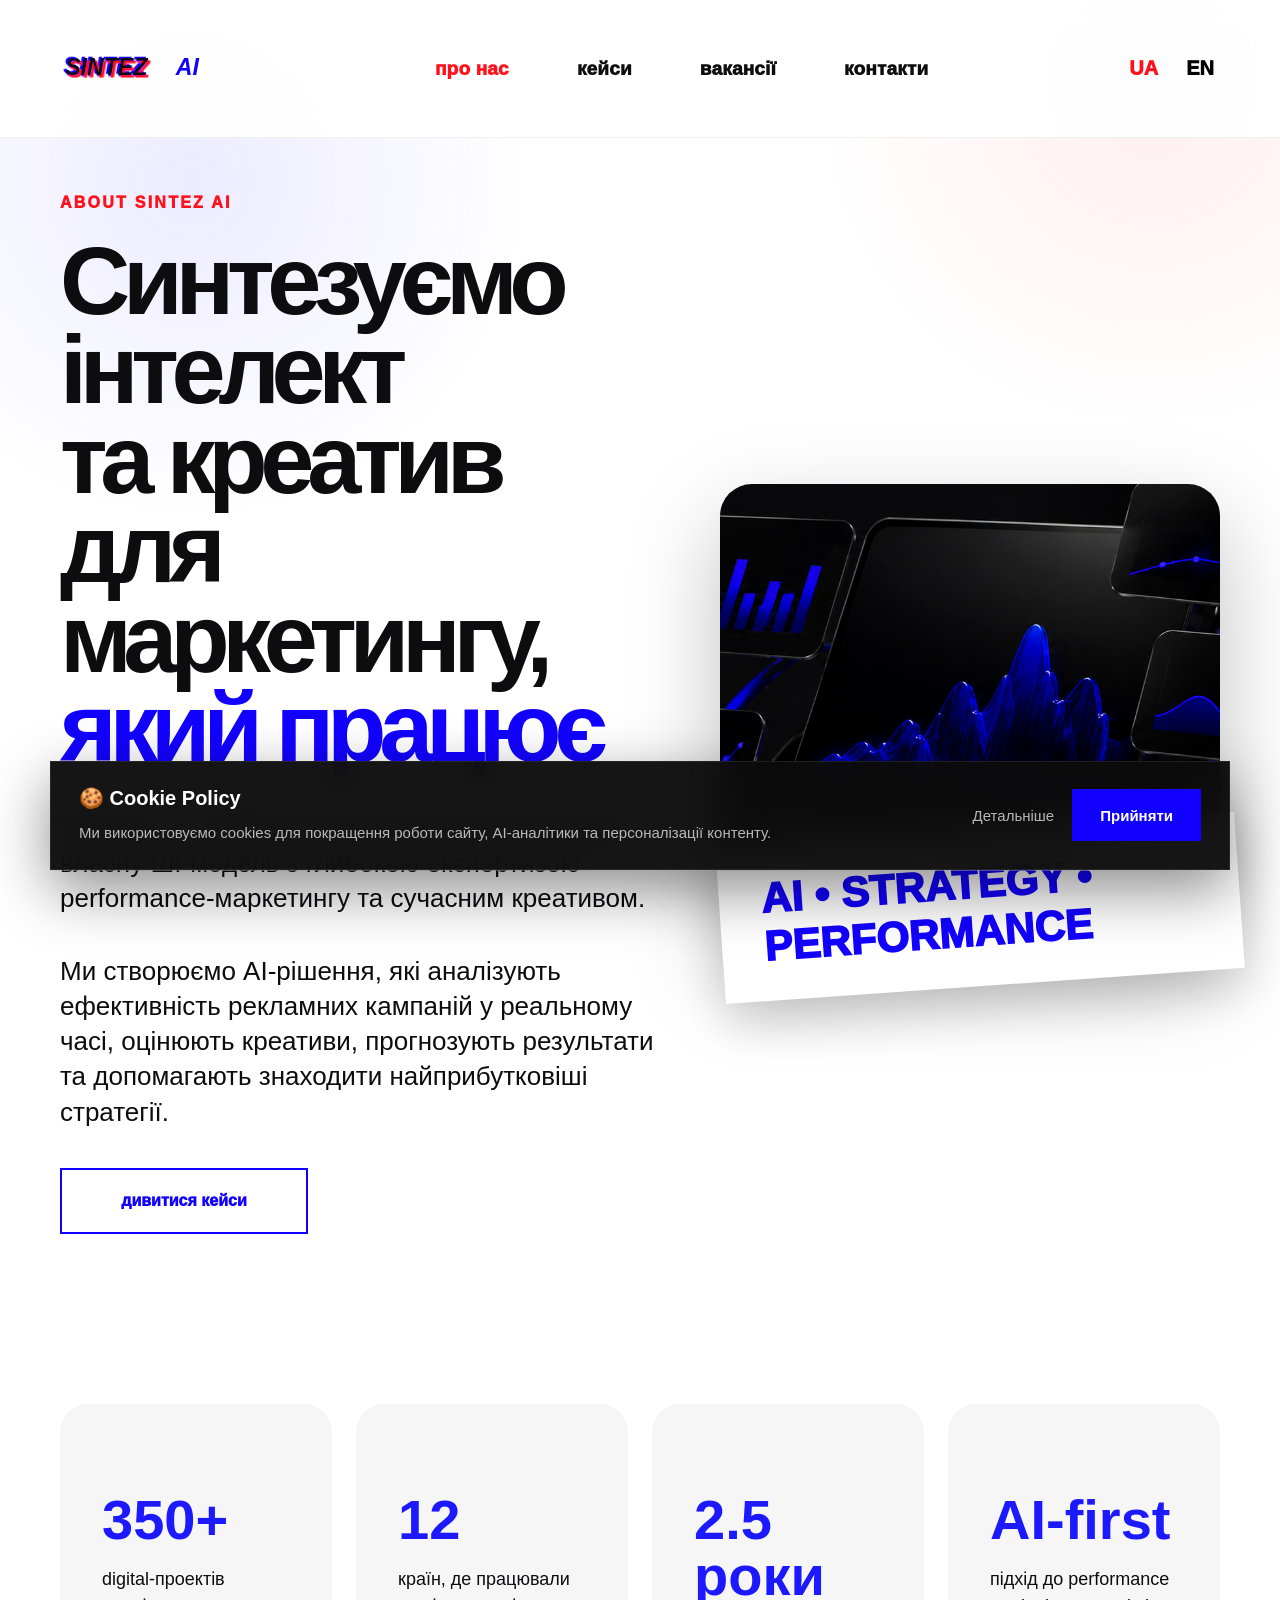
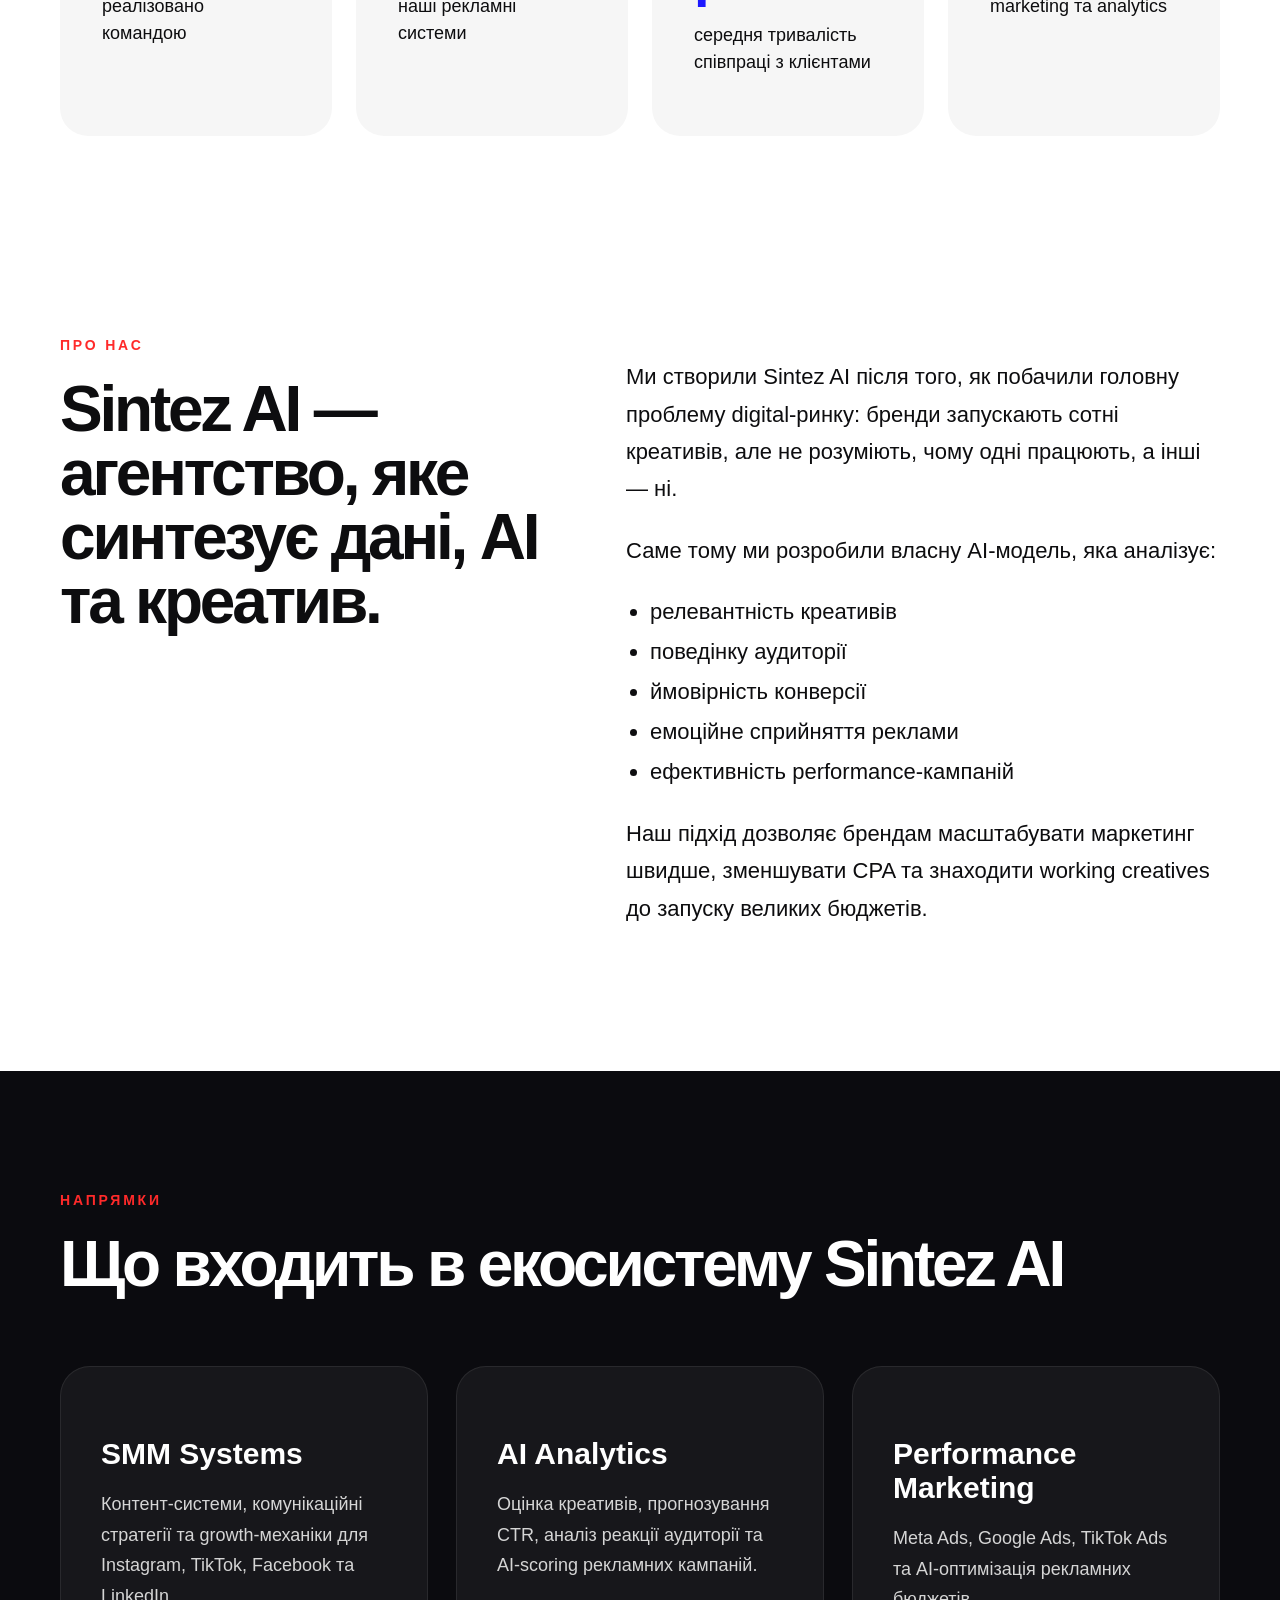
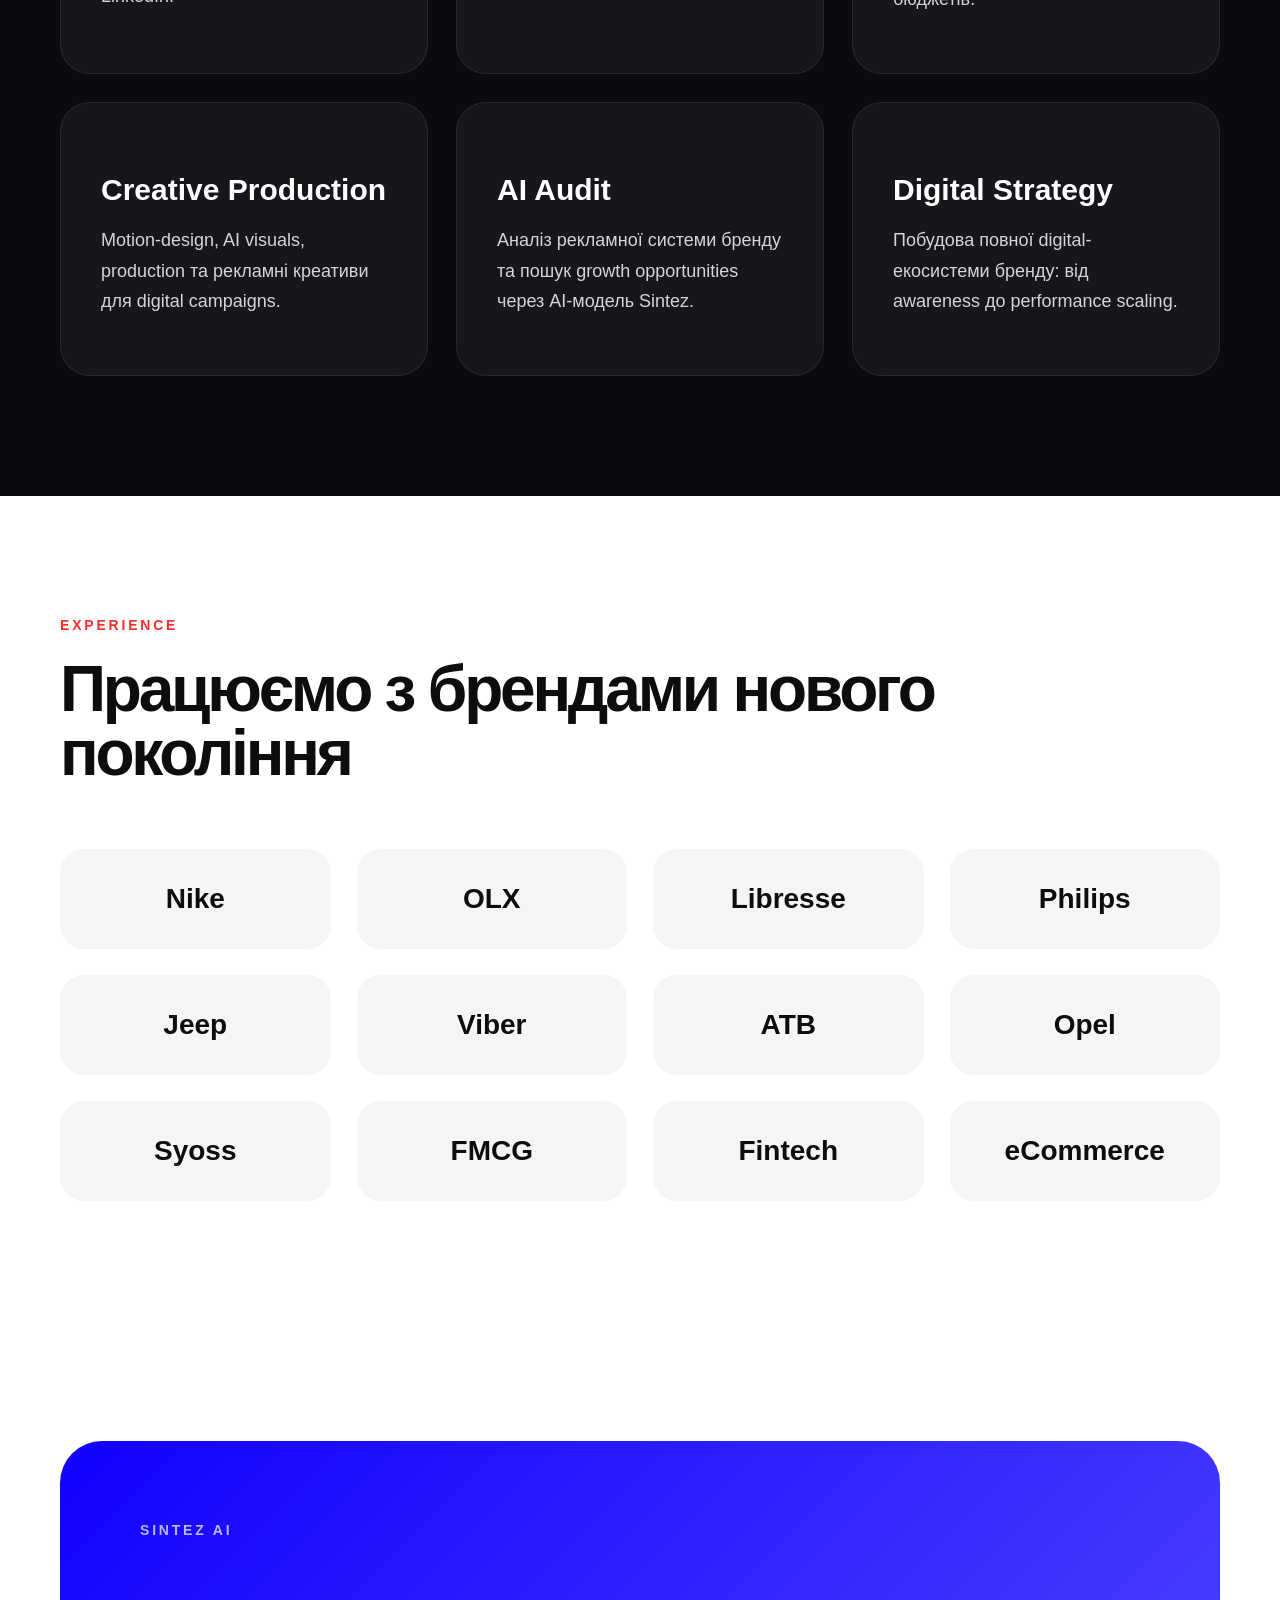
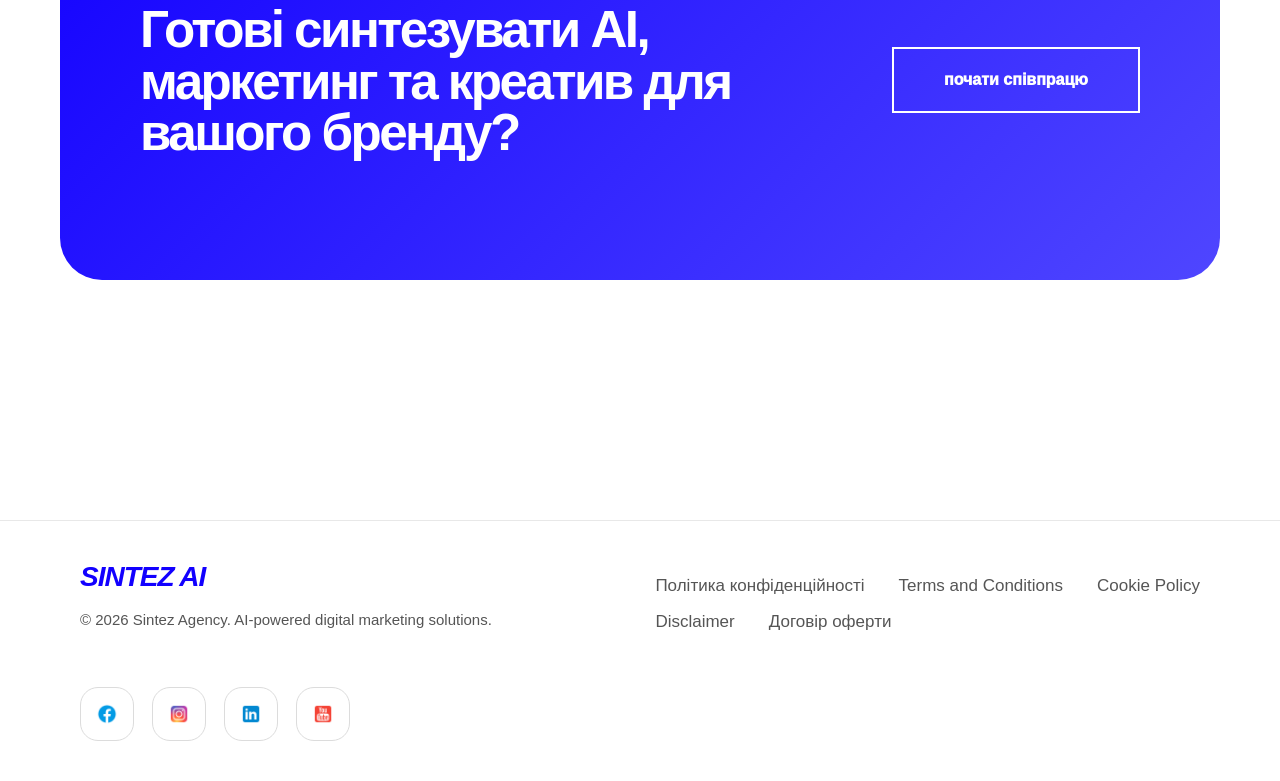
==== commit 48cecf78: "v 1.3" ====
--- a/about/index.html
+++ b/about/index.html
@@ -268,11 +268,28 @@
     <footer class="footer">
       <div class="footer-left">
         <div class="footer-logo">SINTEZ AI</div>
+
         <p class="footer-copy">
           © 2026 Sintez Agency. AI-powered digital marketing solutions.
         </p>
       </div>
 
+      <div class="footer-center">
+        <div class="footer-links-row">
+          <a href="/privacy-policy.html"> Політика конфіденційності </a>
+
+          <a href="/terms-and-conditions.html"> Terms and Conditions </a>
+
+          <a href="/cookie-policy.html"> Cookie Policy </a>
+        </div>
+
+        <div class="footer-links-row">
+          <a href="/disclaimer.html"> Disclaimer </a>
+
+          <a href="/offer-agreement.html"> Договір оферти </a>
+        </div>
+      </div>
+
       <div class="footer-right">
         <a href="https://facebook.com/" target="_blank" class="social-link">
           <img
@@ -303,5 +320,25 @@
         </a>
       </div>
     </footer>
+    <!-- COOKIE POPUP -->
+
+    <div class="cookie-popup" id="cookiePopup">
+      <div class="cookie-popup-content">
+        <div class="cookie-popup-text">
+          <h3>🍪 Cookie Policy</h3>
+
+          <p>
+            Ми використовуємо cookies для покращення роботи сайту, AI-аналітики
+            та персоналізації контенту.
+          </p>
+        </div>
+
+        <div class="cookie-popup-actions">
+          <a href="/cookie-policy.html" class="cookie-link"> Детальніше </a>
+
+          <button id="acceptCookies" class="cookie-btn">Прийняти</button>
+        </div>
+      </div>
+    </div>
   </body>
 </html>
--- a/wp-content/themes/sintez-ai/assets/css/style.css
+++ b/wp-content/themes/sintez-ai/assets/css/style.css
@@ -1373,3 +1373,172 @@
   max-width: 100%;
   display: block;
 }
+
+/* FOOTER LINKS */
+
+.footer-center {
+  display: flex;
+  flex-direction: column;
+
+  gap: 16px;
+}
+
+.footer-links-row {
+  display: flex;
+  align-items: center;
+  gap: 34px;
+  flex-wrap: wrap;
+}
+
+.footer-center a {
+  font-size: 17px;
+  font-weight: 500;
+
+  color: #555;
+
+  transition: 0.25s;
+}
+
+.footer-center a:hover {
+  color: #1200ff;
+}
+
+@media (max-width: 768px) {
+  .footer-links-row {
+    gap: 18px;
+  }
+
+  .footer-center a {
+    font-size: 15px;
+  }
+}
+/* =====================================================
+   COOKIE POPUP
+===================================================== */
+
+.cookie-popup {
+  position: fixed;
+
+  left: 30px;
+  right: 30px;
+  bottom: 30px;
+
+  z-index: 999999;
+
+  display: none;
+
+  justify-content: center;
+}
+
+.cookie-popup.show {
+  display: flex;
+}
+
+.cookie-popup-content {
+  width: 100%;
+  max-width: 1180px;
+
+  background: rgba(12, 12, 12, 0.96);
+
+  border: 1px solid rgba(255, 255, 255, 0.08);
+
+  backdrop-filter: blur(18px);
+
+  padding: 24px 28px;
+
+  display: flex;
+  align-items: center;
+  justify-content: space-between;
+  gap: 28px;
+
+  box-shadow: 0 20px 60px rgba(0, 0, 0, 0.45);
+}
+
+.cookie-popup-text h3 {
+  margin: 0 0 10px;
+
+  font-size: 20px;
+  font-weight: 800;
+
+  color: #fff;
+}
+
+.cookie-popup-text p {
+  margin: 0;
+
+  max-width: 760px;
+
+  line-height: 1.7;
+
+  font-size: 15px;
+
+  color: rgba(255, 255, 255, 0.7);
+}
+
+.cookie-popup-actions {
+  display: flex;
+  align-items: center;
+  gap: 18px;
+
+  flex-shrink: 0;
+}
+
+.cookie-link {
+  color: rgba(255, 255, 255, 0.7);
+
+  font-size: 15px;
+
+  transition: 0.25s;
+}
+
+.cookie-link:hover {
+  color: #fff;
+}
+
+.cookie-btn {
+  border: none;
+
+  background: #1200ff;
+
+  color: #fff;
+
+  height: 52px;
+
+  padding: 0 28px;
+
+  font-size: 15px;
+  font-weight: 700;
+
+  cursor: pointer;
+
+  transition: 0.25s;
+}
+
+.cookie-btn:hover {
+  background: #2919ff;
+}
+
+@media (max-width: 768px) {
+  .cookie-popup {
+    left: 16px;
+    right: 16px;
+    bottom: 16px;
+  }
+
+  .cookie-popup-content {
+    flex-direction: column;
+    align-items: flex-start;
+
+    padding: 22px;
+  }
+
+  .cookie-popup-actions {
+    width: 100%;
+
+    justify-content: space-between;
+  }
+
+  .cookie-btn {
+    flex: 1;
+  }
+}
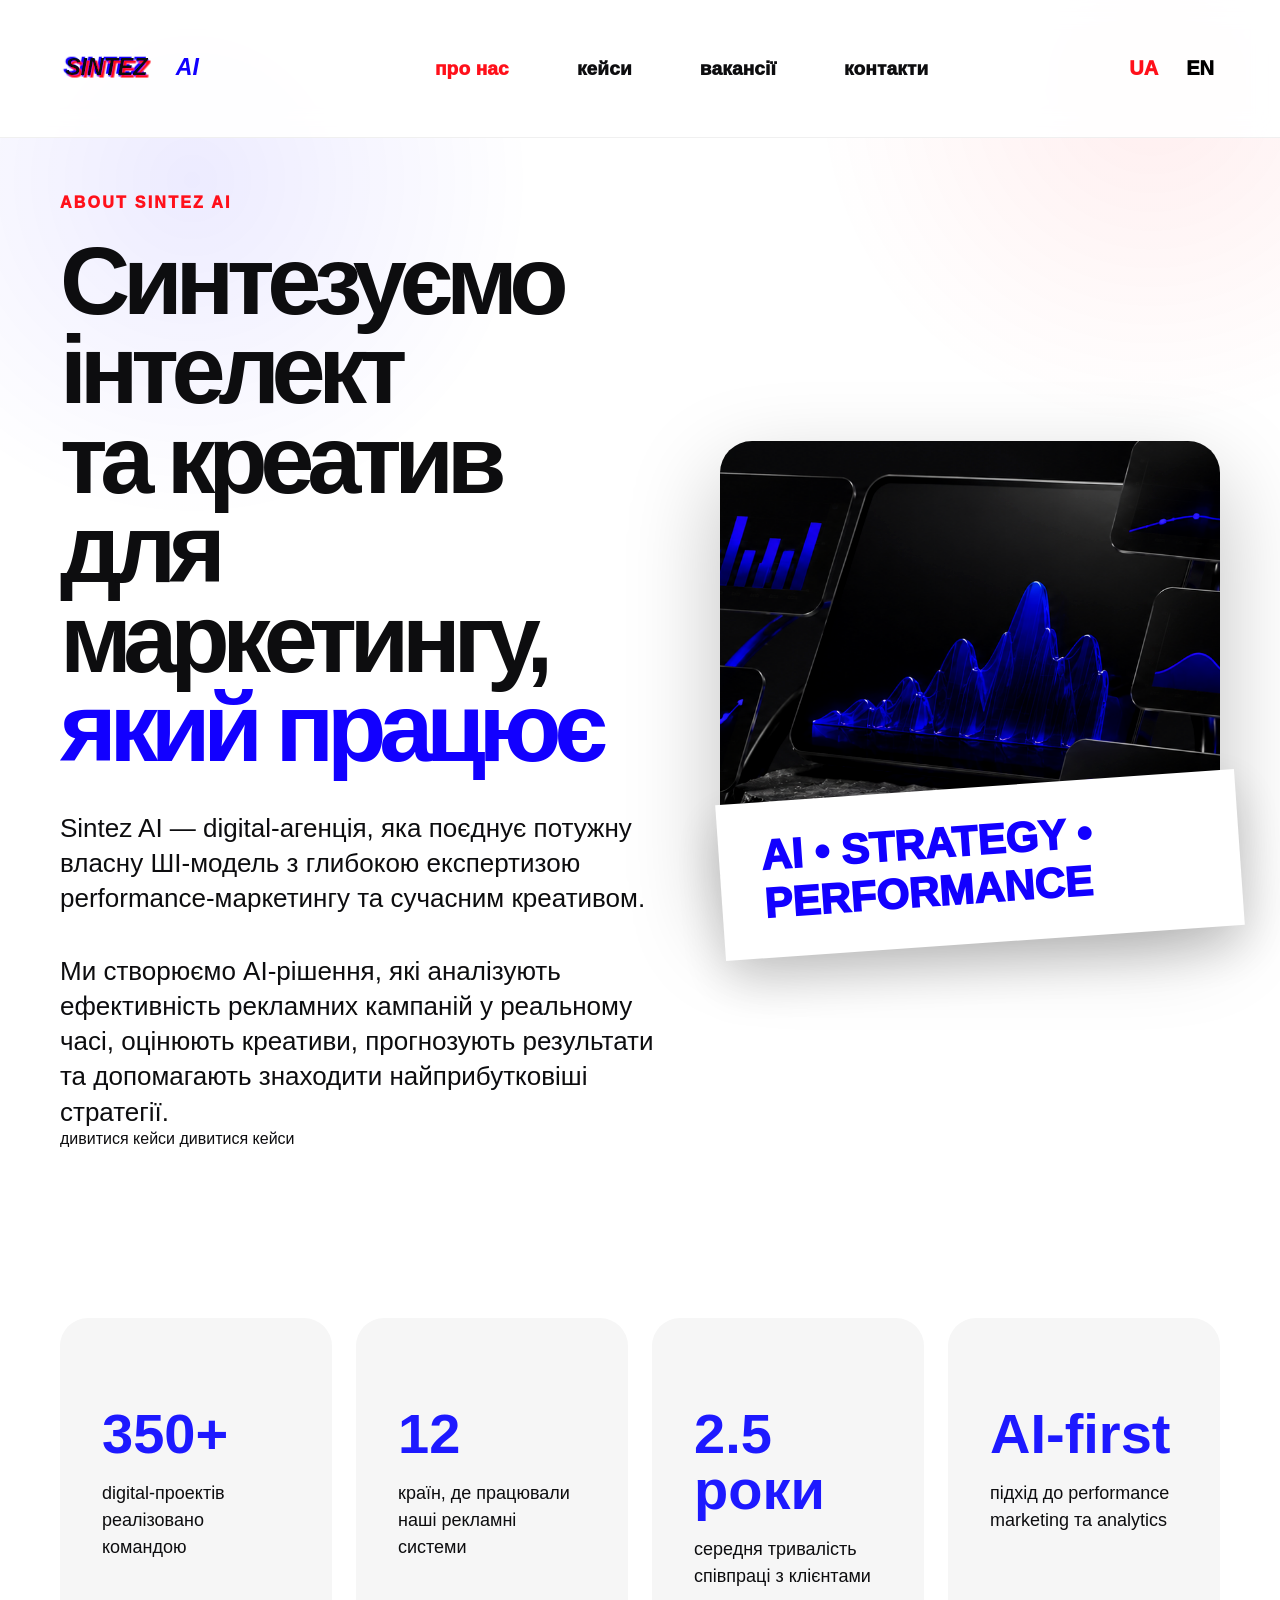
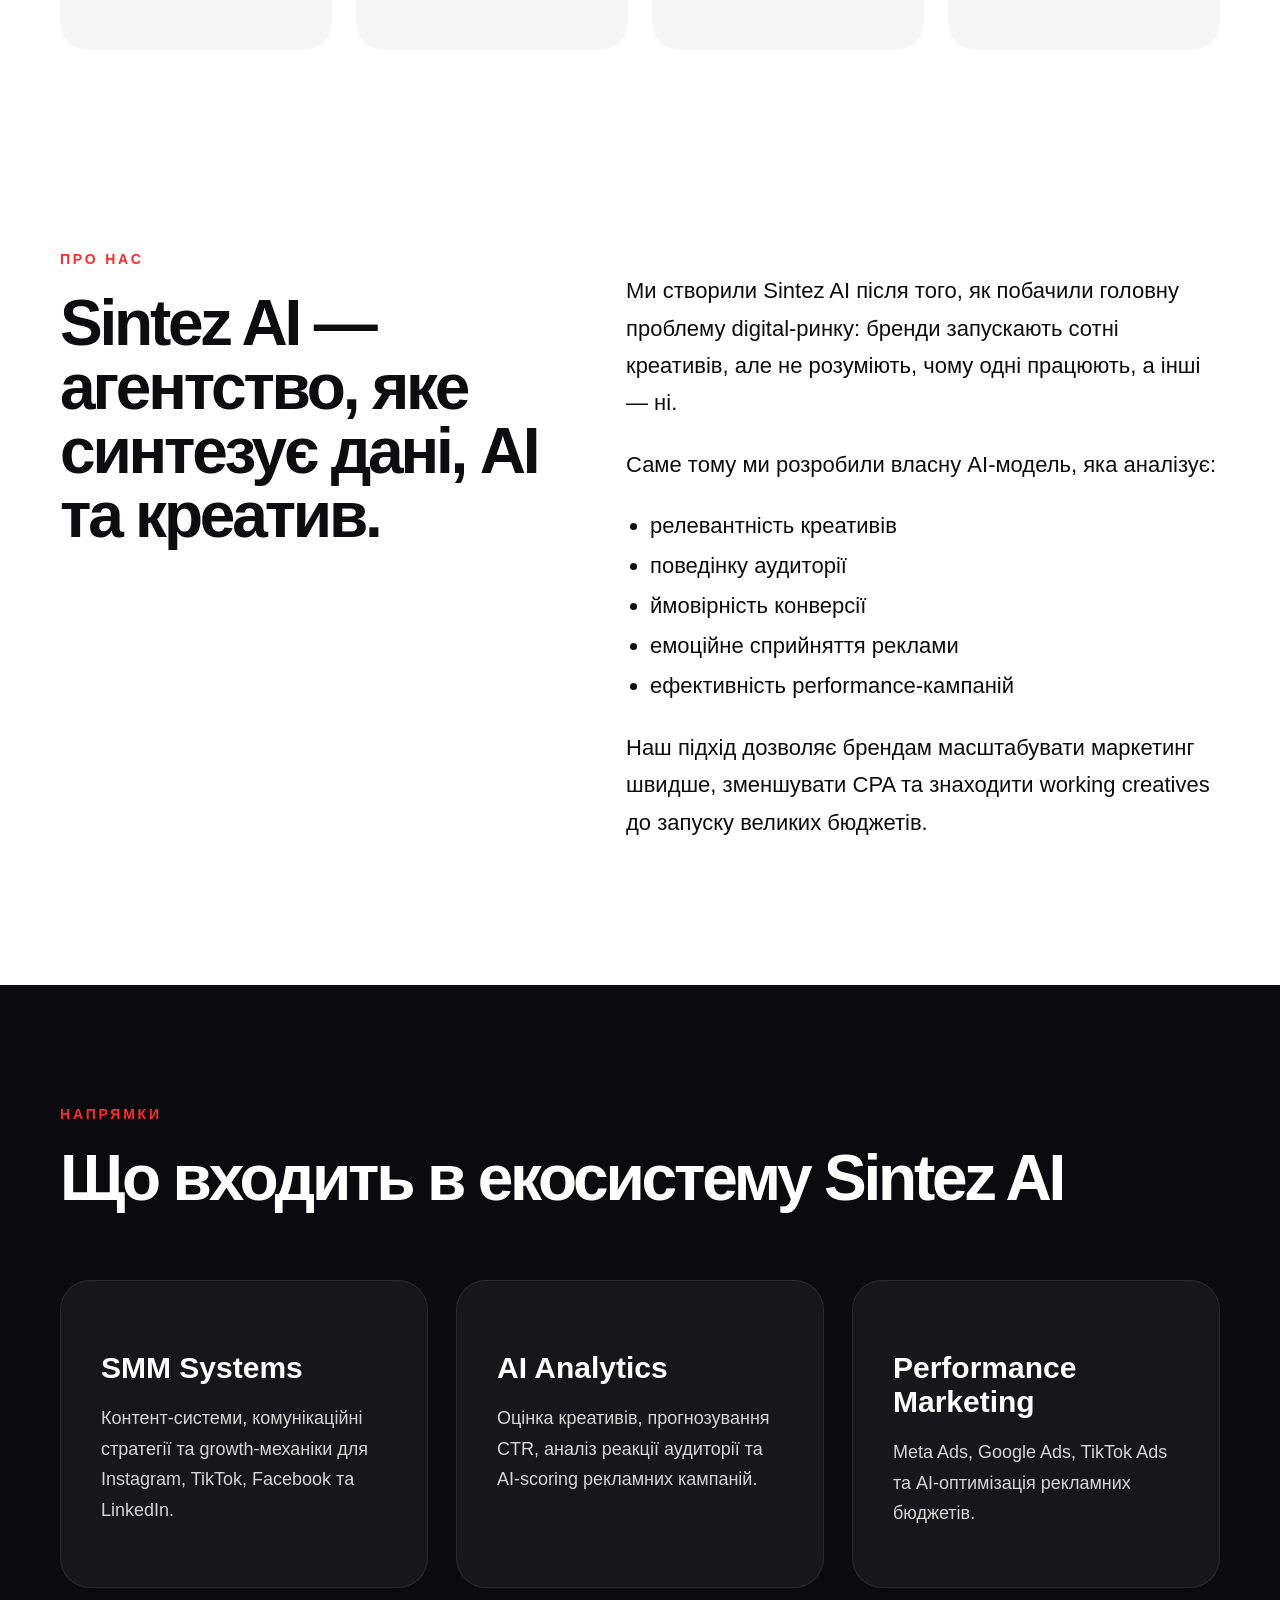
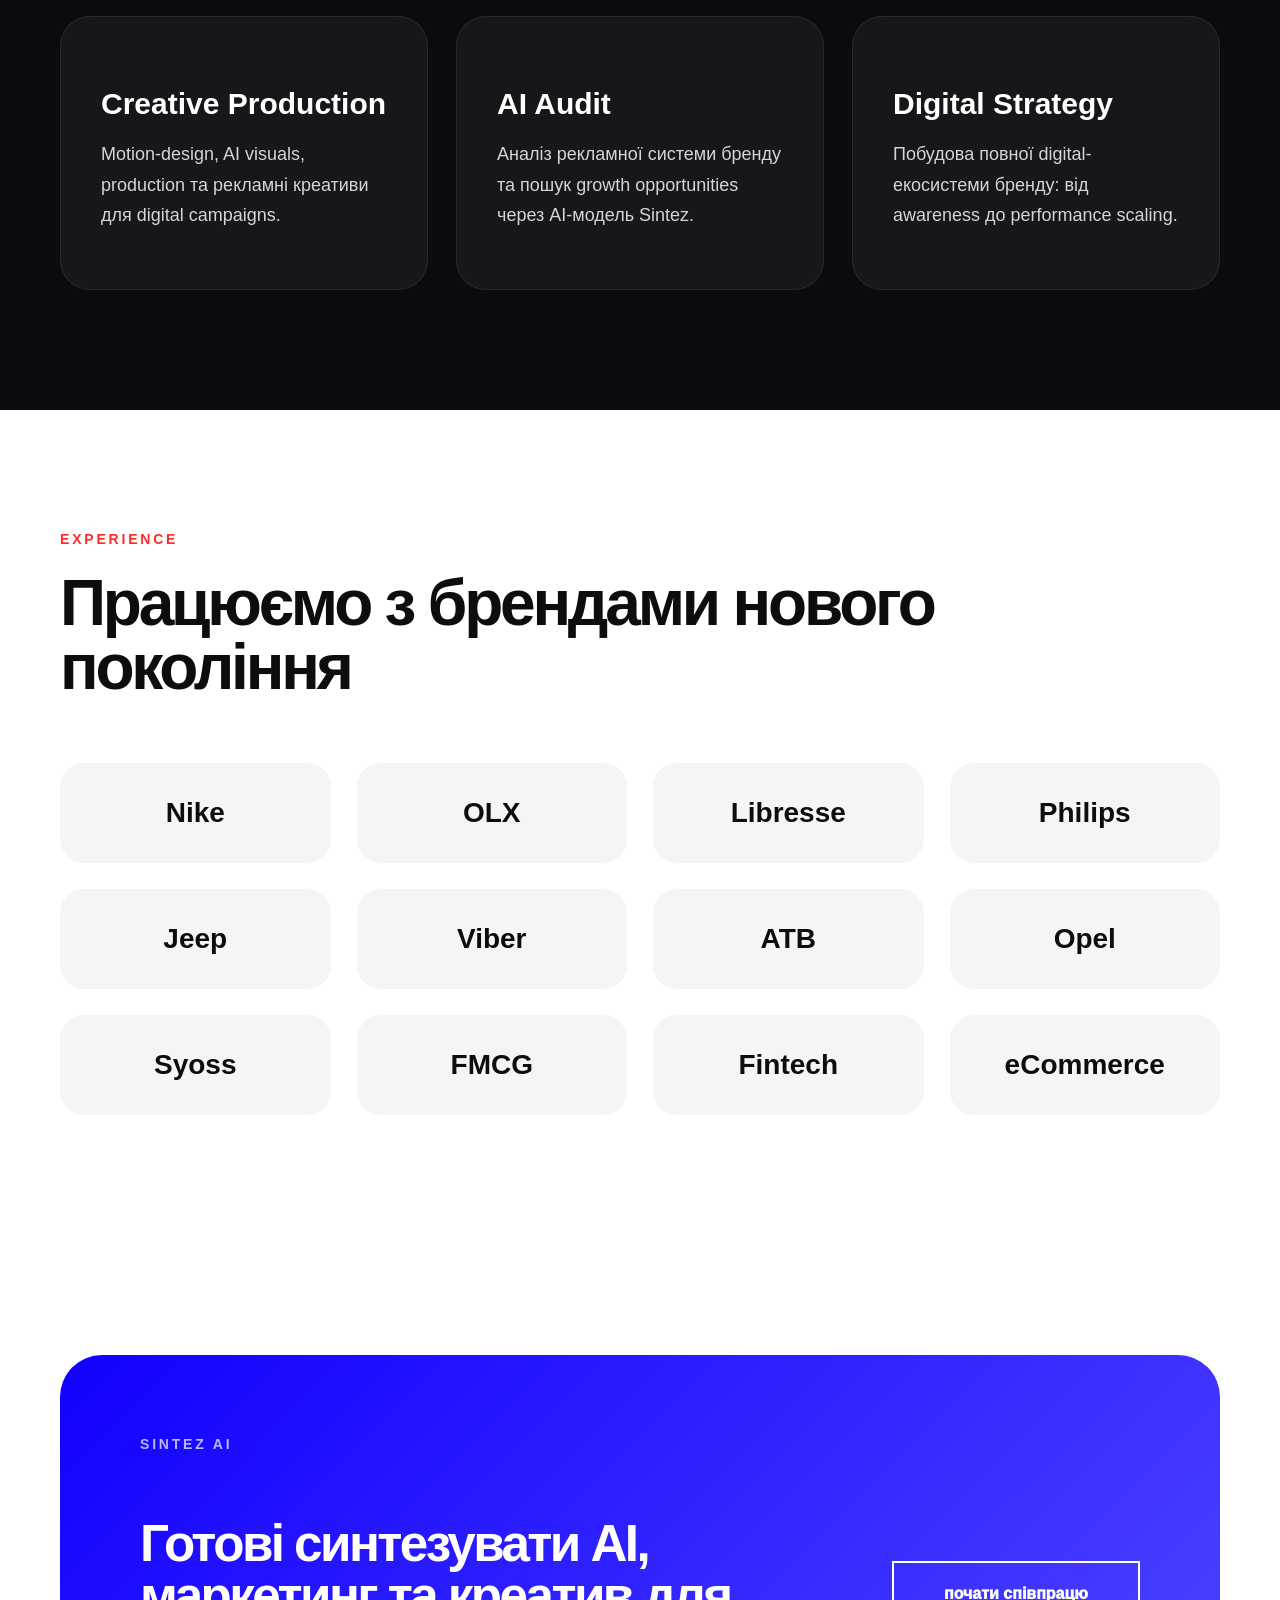
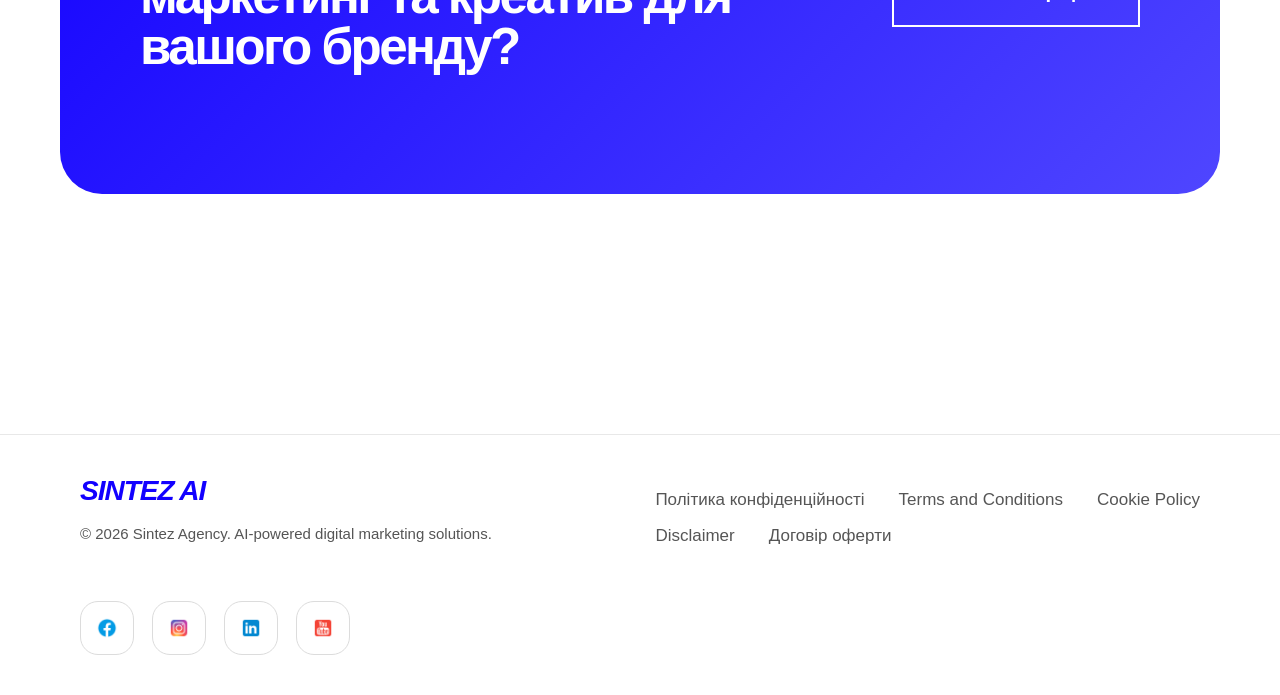
==== commit 4f130a1a: "V 1.4" ====
--- a/about/index.html
+++ b/about/index.html
@@ -57,24 +57,24 @@
         <div>
           <div class="kicker">ABOUT SINTEZ AI</div>
 
-          <h1>
+          <h1 data-i18n="heroTitle">
             Синтезуємо інтелект<br />
             та креатив для маркетингу,<br />
             <span>який працює</span>
           </h1>
 
-          <p class="lead">
+         <p class="lead" data-i18n="heroLead1">
             Sintez AI — digital-агенція, яка поєднує потужну власну ШІ-модель з
             глибокою експертизою performance-маркетингу та сучасним креативом.
           </p>
 
-          <p class="lead">
+          <p class="lead" data-i18n="heroLead2">
             Ми створюємо AI-рішення, які аналізують ефективність рекламних
             кампаній у реальному часі, оцінюють креативи, прогнозують результати
             та допомагають знаходити найприбутковіші стратегії.
           </p>
 
-          <a class="btn" href="/cases/">
+          <span data-i18n="casesBtn">дивитися кейси</span>
             <span>дивитися кейси</span>
           </a>
         </div>
@@ -340,5 +340,64 @@
         </div>
       </div>
     </div>
+    <script>
+const translations = {
+  ua: {
+    about: "про нас",
+    cases: "кейси",
+    career: "вакансії",
+    contacts: "контакти",
+
+    heroTitle:
+      "Синтезуємо інтелект<br>та креатив для маркетингу,<br><span>який працює</span>",
+
+    heroLead1:
+      "Sintez AI — digital-агенція, яка поєднує потужну власну ШІ-модель з глибокою експертизою performance-маркетингу та сучасним креативом.",
+
+    heroLead2:
+      "Ми створюємо AI-рішення, які аналізують ефективність рекламних кампаній у реальному часі, оцінюють креативи, прогнозують результати та допомагають знаходити найприбутковіші стратегії.",
+
+    casesBtn: "дивитися кейси"
+  },
+
+  en: {
+    about: "about",
+    cases: "cases",
+    career: "career",
+    contacts: "contacts",
+
+    heroTitle:
+      "We combine intelligence<br>and creativity for marketing<br><span>that performs</span>",
+
+    heroLead1:
+      "Sintez AI is a digital agency combining a powerful proprietary AI model with deep expertise in performance marketing and modern creative production.",
+
+    heroLead2:
+      "We build AI solutions that analyze campaign performance in real time, evaluate creatives, predict results, and identify the most profitable strategies.",
+
+    casesBtn: "view cases"
+  }
+};
+
+const langButtons = document.querySelectorAll(".lang button");
+
+langButtons.forEach((button) => {
+  button.addEventListener("click", () => {
+    langButtons.forEach((btn) => btn.classList.remove("active"));
+
+    button.classList.add("active");
+
+    const lang = button.dataset.lang;
+
+    document.querySelectorAll("[data-i18n]").forEach((element) => {
+      const key = element.dataset.i18n;
+
+      if (translations[lang][key]) {
+        element.innerHTML = translations[lang][key];
+      }
+    });
+  });
+});
+</script>
   </body>
 </html>
